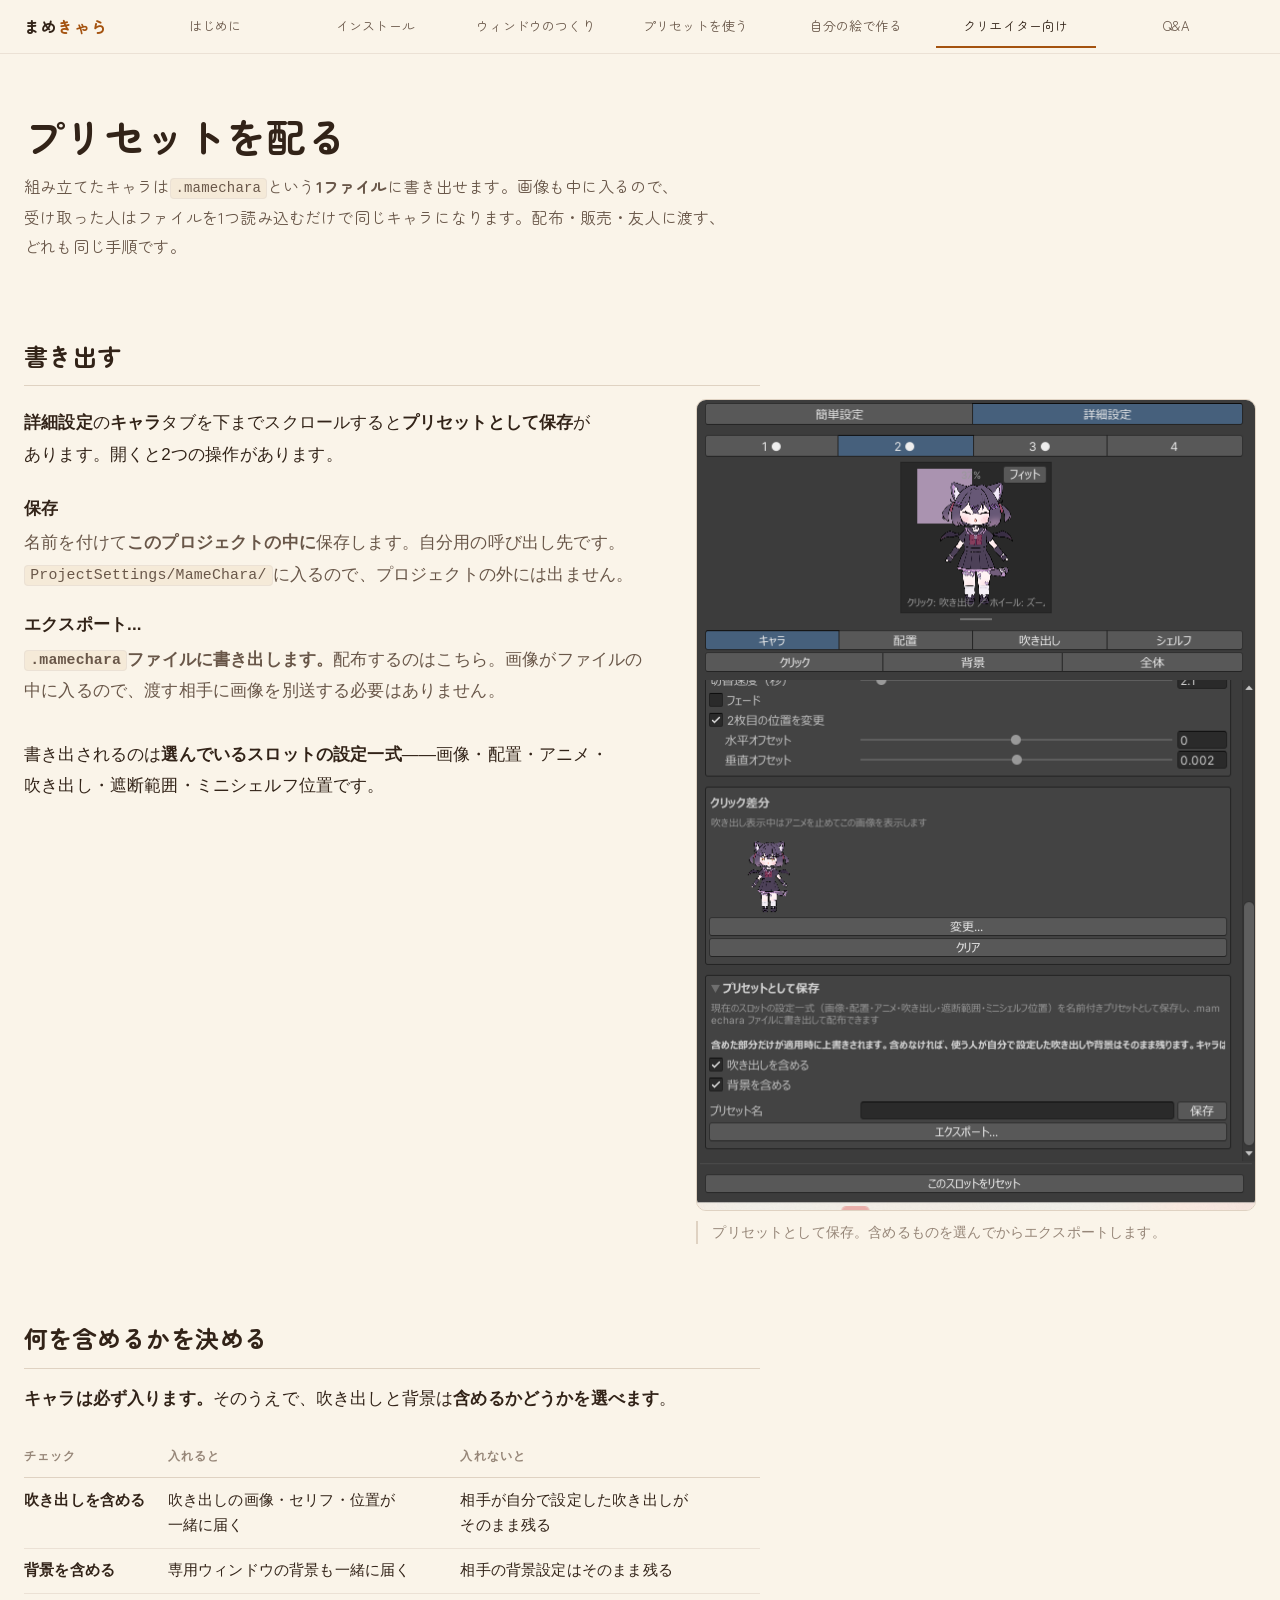
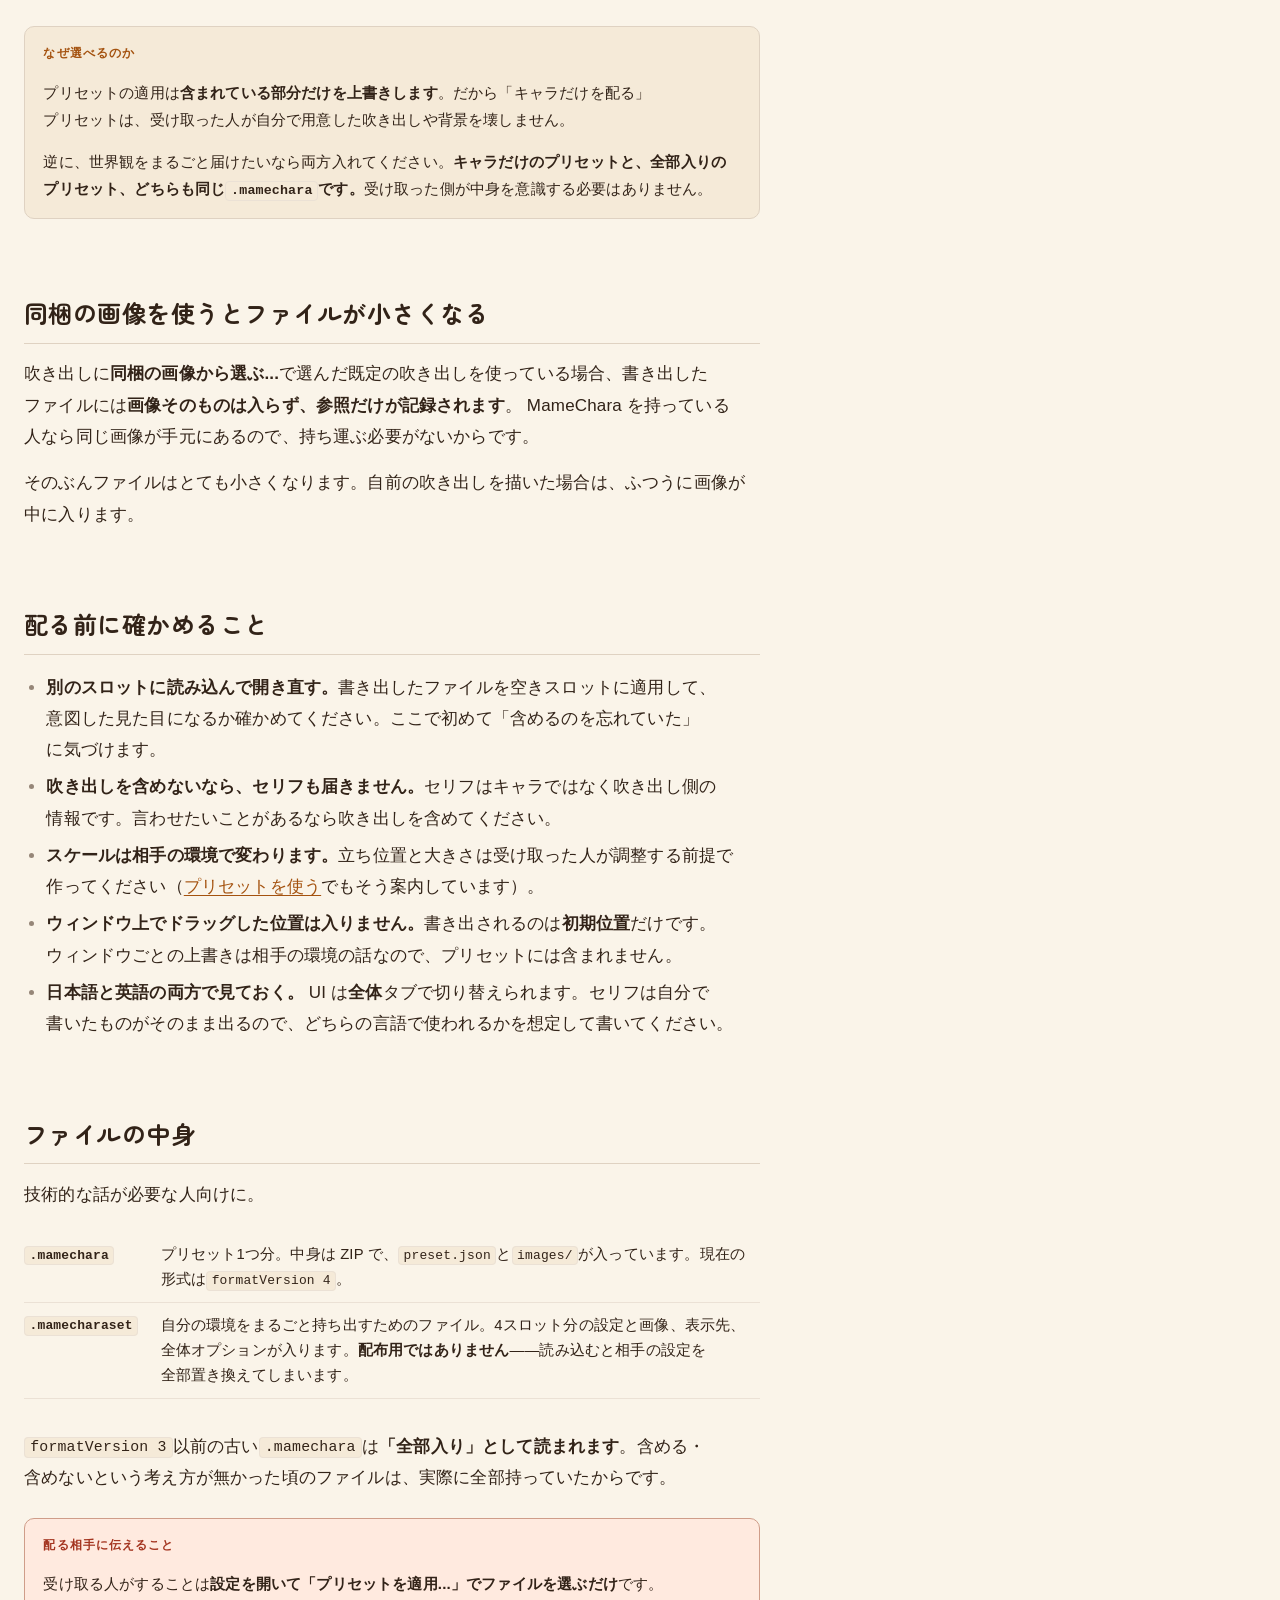
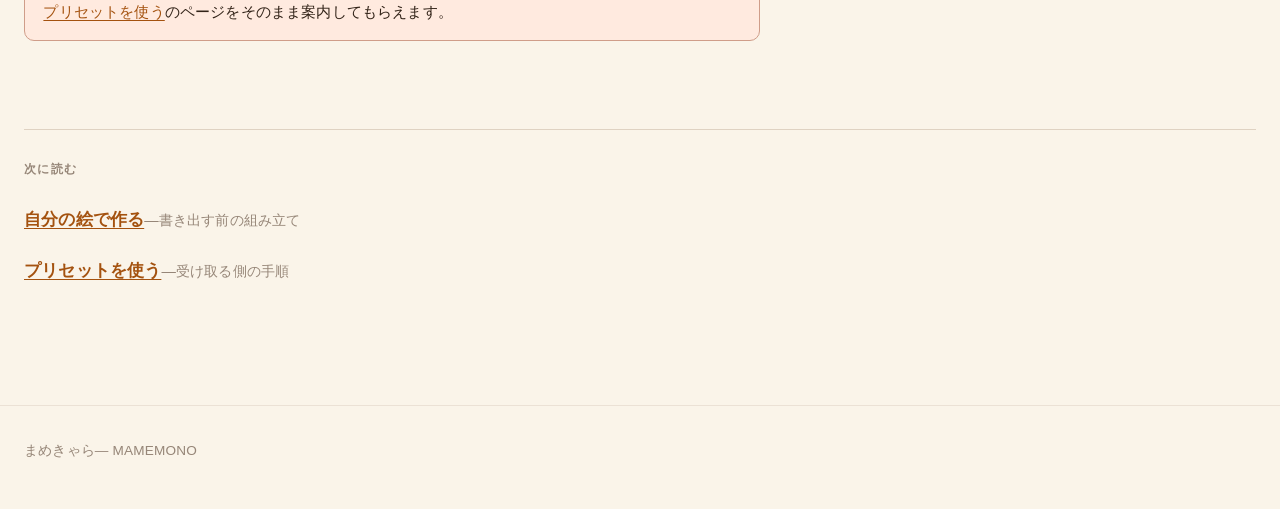
==== distribute.html @ 5e8d21d6 "docs: 段落内のソース改行を詰める（改行位置がブラウザ任せになるように） ソースを読みやすく80桁で折り返していたが、その改行が日本語のあいだでも 半角スペースとして描画されていた。「持てるので、" ====
<!doctype html>
<html lang="ja">
<head>
<meta charset="utf-8">
<meta name="viewport" content="width=device-width, initial-scale=1">
<title>プリセットを配る— MameChara</title>
<meta name="description" content="組み立てたキャラを .mamechara ファイルに書き出して配布する手順。何を含めるか、含めないとどうなるか。">
<link rel="icon" href="data:image/svg+xml,%3Csvg xmlns='http://www.w3.org/2000/svg' viewBox='0 0 32 32'%3E%3Crect width='32' height='32' rx='7' fill='%238c5a2f'/%3E%3Cellipse cx='16' cy='13.5' rx='10' ry='7' fill='%23fff'/%3E%3Cpath d='M11.5 19l0.5 6 5.5-4.5z' fill='%23fff'/%3E%3C/svg%3E">
<link rel="preconnect" href="https://fonts.googleapis.com">
<link rel="preconnect" href="https://fonts.gstatic.com" crossorigin>
<link href="https://fonts.googleapis.com/css2?family=Zen+Maru+Gothic:wght@400;500;700&display=swap" rel="stylesheet">
<link rel="stylesheet" href="assets/style.css">
</head>
<body>

<div class="topbar">
  <div class="topbar-inner">
    <a class="brand" href="index.html">まめ<span>きゃら</span></a>
    <nav>
      <a href="index.html">はじめに</a><a href="install.html">インストール</a><a href="window.html">ウィンドウのつくり</a><a href="use-preset.html">プリセットを使う</a><a href="own-images.html">自分の絵で作る</a><a href="distribute.html" aria-current="page">クリエイター向け</a> <a href="qa.html">Q&amp;A</a>
    </nav>
  </div>
</div>

<main>

<h1>プリセットを配る</h1>

<p class="lede">
組み立てたキャラは<code>.mamechara</code>という<strong>1ファイル</strong>に書き出せます。画像も中に入るので、受け取った人はファイルを1つ読み込むだけで同じキャラになります。配布・販売・友人に渡す、どれも同じ手順です。
</p>

<h2>書き出す</h2>

<div class="split">
  <div class="prose">
    <p>
      <strong>詳細設定</strong>の<strong>キャラ</strong>タブを下までスクロールすると<strong>プリセットとして保存</strong>があります。開くと2つの操作があります。
    </p>
    <dl class="terms">
      <dt>保存</dt>
      <dd>
        名前を付けて<strong>このプロジェクトの中に</strong>保存します。自分用の呼び出し先です。<code>ProjectSettings/MameChara/</code>に入るので、プロジェクトの外には出ません。
      </dd>
      <dt>エクスポート...</dt><dd><strong><code>.mamechara</code>ファイルに書き出します。</strong>配布するのはこちら。画像がファイルの中に入るので、渡す相手に画像を別送する必要はありません。
      </dd>
    </dl>
    <p>
      書き出されるのは<strong>選んでいるスロットの設定一式</strong>——画像・配置・アニメ・吹き出し・遮断範囲・ミニシェルフ位置です。
    </p>
  </div>
  <figure>
    <a href="images/adv-character-preset.png" title="原寸で開く"><img src="images/adv-character-preset.png" alt="キャラタブのプリセットとして保存。吹き出しを含める、背景を含めるのチェックとエクスポートボタン"></a>
    <figcaption>プリセットとして保存。含めるものを選んでからエクスポートします。</figcaption>
  </figure>
</div>

<h2>何を含めるかを決める</h2>

<p>
  <strong>キャラは必ず入ります。</strong>そのうえで、吹き出しと背景は<strong>含めるかどうかを選べます</strong>。
</p>

<table class="full">
  <tr><th>チェック</th><th>入れると</th><th>入れないと</th></tr>
  <tr>
    <td>吹き出しを含める</td>
    <td>吹き出しの画像・セリフ・位置が一緒に届く</td>
    <td>相手が自分で設定した吹き出しがそのまま残る</td>
  </tr>
  <tr>
    <td>背景を含める</td>
    <td>専用ウィンドウの背景も一緒に届く</td>
    <td>相手の背景設定はそのまま残る</td>
  </tr>
</table>

<div class="note">
  <span class="label">なぜ選べるのか</span>
  <p>
    プリセットの適用は<strong>含まれている部分だけを上書きします</strong>。だから「キャラだけを配る」プリセットは、受け取った人が自分で用意した吹き出しや背景を壊しません。
  </p>
  <p>
    逆に、世界観をまるごと届けたいなら両方入れてください。<strong>キャラだけのプリセットと、全部入りのプリセット、どちらも同じ<code>.mamechara</code>です。</strong>受け取った側が中身を意識する必要はありません。
  </p>
</div>

<h2>同梱の画像を使うとファイルが小さくなる</h2>

<p>
  吹き出しに<strong>同梱の画像から選ぶ...</strong>で選んだ既定の吹き出しを使っている場合、書き出したファイルには<strong>画像そのものは入らず、参照だけが記録されます</strong>。 MameChara を持っている人なら同じ画像が手元にあるので、持ち運ぶ必要がないからです。
</p>

<p>
  そのぶんファイルはとても小さくなります。自前の吹き出しを描いた場合は、ふつうに画像が中に入ります。
</p>

<h2>配る前に確かめること</h2>

<ul>
  <li>
    <strong>別のスロットに読み込んで開き直す。</strong>書き出したファイルを空きスロットに適用して、意図した見た目になるか確かめてください。ここで初めて「含めるのを忘れていた」に気づけます。
  </li>
  <li>
    <strong>吹き出しを含めないなら、セリフも届きません。</strong>セリフはキャラではなく吹き出し側の情報です。言わせたいことがあるなら吹き出しを含めてください。
  </li>
  <li>
    <strong>スケールは相手の環境で変わります。</strong>立ち位置と大きさは受け取った人が調整する前提で作ってください（<a href="use-preset.html">プリセットを使う</a>でもそう案内しています）。
  </li>
  <li>
    <strong>ウィンドウ上でドラッグした位置は入りません。</strong>書き出されるのは<strong>初期位置</strong>だけです。ウィンドウごとの上書きは相手の環境の話なので、プリセットには含まれません。
  </li>
  <li>
    <strong>日本語と英語の両方で見ておく。</strong> UI は<strong>全体</strong>タブで切り替えられます。セリフは自分で書いたものがそのまま出るので、どちらの言語で使われるかを想定して書いてください。
  </li>
</ul>

<h2>ファイルの中身</h2>

<p>
  技術的な話が必要な人向けに。
</p>

<table class="full">
  <tr><td><code>.mamechara</code></td><td>
    プリセット1つ分。中身は ZIP で、<code>preset.json</code>と<code>images/</code>が入っています。現在の形式は<code>formatVersion 4</code>。
  </td></tr>
  <tr><td><code>.mamecharaset</code></td><td>
    自分の環境をまるごと持ち出すためのファイル。4スロット分の設定と画像、表示先、全体オプションが入ります。<strong>配布用ではありません</strong>——読み込むと相手の設定を全部置き換えてしまいます。
  </td></tr>
</table>

<p>
  <code>formatVersion 3</code>以前の古い<code>.mamechara</code>は<strong>「全部入り」として読まれます</strong>。含める・含めないという考え方が無かった頃のファイルは、実際に全部持っていたからです。
</p>

<div class="callout">
  <span class="label">配る相手に伝えること</span>
  <p>
    受け取る人がすることは<strong>設定を開いて「プリセットを適用...」でファイルを選ぶだけ</strong>です。<a href="use-preset.html">プリセットを使う</a>のページをそのまま案内してもらえます。
  </p>
</div>

<div class="next">
  <span class="label">次に読む</span>
  <ul>
    <li><a href="own-images.html">自分の絵で作る</a><span class="why">—書き出す前の組み立て</span></li>
    <li><a href="use-preset.html">プリセットを使う</a><span class="why">—受け取る側の手順</span></li>
  </ul>
</div>

</main>

<footer><div class="inner">まめきゃら— MAMEMONO</div></footer>

</body>
</html>
---- assets/style.css ----
/* MameChara docs — 設定画面のスクリーンショットが主役なので、
   紙面は静かにして、画像に枠と余白を与えることに寄せている */

:root {
  color-scheme: light dark;

  --ink:        oklch(27% 0.030 55);
  --ink-soft:   oklch(47% 0.032 58);
  --ink-faint:  oklch(63% 0.028 62);
  --paper:      oklch(96.8% 0.016 80);
  --paper-2:    oklch(94% 0.026 78);
  --line:       oklch(87% 0.026 74);
  --line-soft:  oklch(91.5% 0.020 76);

  --accent:     oklch(53% 0.130 52);
  --accent-2:   oklch(64% 0.145 58);
  --accent-wash: oklch(95% 0.040 72);

  /* 注意書きはアクセントと混ざらないよう赤茶寄りに置く */
  --warn:       oklch(49% 0.150 33);
  --warn-wash:  oklch(96% 0.038 40);

  --shot-mat:   oklch(91.5% 0.022 76);

  --text-base:  1.0625rem;
  --measure:    46rem;
  --shot:       35rem;   /* スクリーンショットの原寸 560px */
  --radius:     10px;

  /* 見出しとキャッチは丸ゴシック。明朝のような固い書体は使わない */
  --display: "Zen Maru Gothic", "Hiragino Maru Gothic ProN", "M PLUS Rounded 1c",
             "Yu Gothic UI", Meiryo, sans-serif;
  --sans: -apple-system, BlinkMacSystemFont, "Hiragino Kaku Gothic ProN",
          "Noto Sans JP", "Yu Gothic UI", Meiryo, sans-serif;
  --mono: "SFMono-Regular", Consolas, "Roboto Mono", monospace;
}

@media (prefers-color-scheme: dark) {
  :root {
    --ink:        oklch(93% 0.016 78);
    --ink-soft:   oklch(76% 0.022 72);
    --ink-faint:  oklch(59% 0.022 66);
    --paper:      oklch(20% 0.018 52);
    --paper-2:    oklch(24% 0.024 56);
    --line:       oklch(34% 0.026 60);
    --line-soft:  oklch(28% 0.021 57);

    --accent:     oklch(81% 0.115 70);
    --accent-2:   oklch(73% 0.130 62);
    --accent-wash: oklch(28% 0.045 58);

    --warn:       oklch(83% 0.105 45);
    --warn-wash:  oklch(29% 0.042 38);

    --shot-mat:   oklch(27% 0.020 57);
  }
}

* { box-sizing: border-box; }

html { -webkit-text-size-adjust: 100%; }

body {
  margin: 0;
  background: var(--paper);
  color: var(--ink);
  font-family: var(--sans);
  font-size: var(--text-base);
  line-height: 1.85;
  letter-spacing: 0.01em;

  /* 日本語を文節で折り返す。「〜できま」で切れて次行が「す。」になるのを防ぐ。
     未対応のブラウザでは通常の折り返しに戻るだけ */
  word-break: auto-phrase;
  line-break: strict;
  text-wrap: pretty;
}

/* ── 上部ナビ ── */

.topbar {
  position: sticky;
  top: 0;
  z-index: 10;
  background: color-mix(in oklab, var(--paper) 88%, transparent);
  backdrop-filter: blur(10px);
  border-bottom: 1px solid var(--line-soft);
}

.topbar-inner {
  max-width: 84rem;
  margin: 0 auto;
  padding: 0.35rem 1.5rem;
  display: flex;
  align-items: center;
  gap: 1.75rem;
}

.brand {
  font-family: var(--display);
  font-weight: 700;
  letter-spacing: 0.04em;
  text-decoration: none;
  color: var(--ink);
  font-size: 1rem;
  flex: none;
}

.brand span { color: var(--accent); }

/* 項目の幅を揃える。文字数がばらばらでも等分に並ぶ */
.topbar nav {
  flex: 1;
  display: grid;
  grid-auto-flow: column;
  grid-auto-columns: 1fr;
  font-family: var(--display);
  font-size: 0.8125rem;
}

.topbar nav a {
  color: var(--ink-soft);
  text-decoration: none;
  text-align: center;
  padding: 0.55rem 0.25rem 0.45rem;
  border-bottom: 2px solid transparent;
  transition: color 140ms ease, border-color 140ms ease;
  white-space: nowrap;
}

.topbar nav a:hover { color: var(--ink); border-bottom-color: var(--line); }
.topbar nav a[aria-current="page"] { color: var(--ink); border-bottom-color: var(--accent); }

@media (max-width: 48rem) {
  .topbar-inner { flex-wrap: wrap; gap: 0.4rem 1.5rem; padding-bottom: 0.2rem; }
  .brand { padding: 0.35rem 0; }
  .topbar nav {
    flex-basis: 100%;
    grid-auto-flow: row;
    grid-template-columns: repeat(4, 1fr);
    gap: 0.1rem;
    font-size: 0.8125rem;
  }
}

/* ── 本文 ── */

main {
  max-width: 84rem;
  margin: 0 auto;
  padding: 3.5rem 1.5rem 6rem;
}

.prose { max-width: var(--measure); }

h1 {
  font-family: var(--display);
  text-wrap: balance;
  font-size: clamp(1.7rem, 1.2rem + 1.9vw, 2.5rem);
  line-height: 1.3;
  letter-spacing: 0.01em;
  margin: 0 0 0.6rem;
  font-weight: 600;
}

.lede {
  font-family: var(--display);
  max-width: var(--measure);
  font-size: 1rem;
  font-weight: 400;
  line-height: 1.85;
  color: var(--ink-soft);
  margin: 0 0 3rem;
}

h2 {
  font-family: var(--display);
  text-wrap: balance;
  font-size: 1.5rem;
  font-weight: 600;
  letter-spacing: 0.02em;
  margin: 4.5rem 0 0.4rem;
  padding-bottom: 0.45rem;
  border-bottom: 1px solid var(--line);
  max-width: var(--measure);
}

h3 {
  font-family: var(--display);
  text-wrap: balance;
  font-size: 1.125rem;
  font-weight: 700;
  margin: 2.75rem 0 0.3rem;
  letter-spacing: 0.02em;
}

h3 .num {
  display: inline-block;
  min-width: 1.6em;
  color: var(--accent);
  font-family: var(--mono);
  font-size: 0.85em;
}

p, ul, ol, table { max-width: var(--measure); }
p { margin: 0.9rem 0; }

a { color: var(--accent); text-decoration-thickness: 1px; text-underline-offset: 3px; }
a:hover { color: var(--accent-2); }

ul, ol { padding-left: 1.4rem; }
li { margin: 0.35rem 0; }
li::marker { color: var(--ink-faint); }

code {
  font-family: var(--mono);
  font-size: 0.875em;
  background: var(--paper-2);
  border: 1px solid var(--line-soft);
  border-radius: 4px;
  padding: 0.1em 0.35em;
}

kbd {
  font-family: var(--sans);
  font-size: 0.85em;
  background: var(--paper-2);
  border: 1px solid var(--line);
  border-bottom-width: 2px;
  border-radius: 5px;
  padding: 0.1em 0.45em;
  white-space: nowrap;
}

strong { font-weight: 700; }

/* ── スクリーンショット ── */

figure {
  margin: 1.6rem 0 2.2rem;
  max-width: var(--shot);
}

figure.wide { max-width: var(--measure); }

figure img {
  display: block;
  width: 100%;
  height: auto;
  border: 1px solid var(--line);
  border-radius: var(--radius);
  background: var(--shot-mat);
}

/* 画像は原寸 560px。縮めると Unity の文字が読めないので、
   クリックで原寸を開けるようにしている */
figure a {
  display: block;
  border-radius: var(--radius);
  cursor: zoom-in;
}

figure a img { transition: border-color 160ms ease, box-shadow 160ms ease; }

figure a:hover img,
figure a:focus-visible img {
  border-color: var(--accent);
  box-shadow: 0 2px 18px -6px color-mix(in oklab, var(--accent) 55%, transparent);
}

figcaption {
  margin-top: 0.6rem;
  font-size: 0.85rem;
  line-height: 1.7;
  color: var(--ink-faint);
  padding-left: 0.9rem;
  border-left: 2px solid var(--line);
}

/* 画像と文章を並べる。狭い画面では縦に落ちる。
   短い側を中央に置くと見出しが図の中ほどまで下がってしまうので、上端で揃える */
.split {
  display: grid;
  grid-template-columns: minmax(24rem, 1fr) minmax(0, var(--shot));
  gap: 3rem;
  align-items: start;
  max-width: 84rem;
}

.split > figure { margin: 0.4rem 0 0; max-width: none; }
.split .prose { max-width: none; }
.split .prose p, .split .prose ul, .split .prose ol, .split .prose table { max-width: none; }

@media (max-width: 68rem) {
  .split { grid-template-columns: minmax(0, 1fr); gap: 0.5rem; }
  .split > figure { max-width: var(--shot); }
}

/* ── 注記 ── */

.note, .callout {
  margin: 1.5rem 0;
  padding: 0.95rem 1.15rem;
  border-radius: var(--radius);
  border: 1px solid var(--line);
  background: var(--paper-2);
  max-width: var(--measure);
  font-size: 0.95rem;
  line-height: 1.8;
}

.note > :first-child, .callout > :first-child { margin-top: 0; }
.note > :last-child, .callout > :last-child { margin-bottom: 0; }

.callout {
  border-color: color-mix(in oklab, var(--warn) 35%, var(--line));
  background: var(--warn-wash);
}

.callout .label, .note .label {
  display: block;
  font-size: 0.775rem;
  font-weight: 700;
  letter-spacing: 0.09em;
  margin-bottom: 0.2rem;
  color: var(--warn);
}

.note .label { color: var(--accent); }

/* ── 入口カード ── */

.paths {
  display: grid;
  grid-template-columns: repeat(auto-fit, minmax(15.5rem, 1fr));
  gap: 1.25rem;
  max-width: 84rem;
  margin: 1.75rem 0 1rem;
}

.path {
  display: block;
  padding: 1.3rem 1.35rem 1.45rem;
  border: 1px solid var(--line);
  border-radius: var(--radius);
  background: var(--paper-2);
  text-decoration: none;
  color: inherit;
  transition: border-color 160ms ease, transform 160ms ease, background 160ms ease;
}

.path:hover {
  border-color: var(--accent);
  background: var(--accent-wash);
  transform: translateY(-2px);
}

.path .who {
  display: block;
  font-size: 0.75rem;
  letter-spacing: 0.11em;
  color: var(--accent);
  font-weight: 700;
  margin-bottom: 0.5rem;
}

.path .title {
  display: block;
  font-family: var(--display);
  font-size: 1.2rem;
  font-weight: 600;
  line-height: 1.5;
  margin-bottom: 0.4rem;
}

.path p { margin: 0; font-size: 0.9rem; line-height: 1.75; color: var(--ink-soft); }

/* ── 表 ── */

table {
  width: 100%;
  border-collapse: collapse;
  font-size: 0.925rem;
  margin: 1.4rem 0 2rem;
  display: block;
  overflow-x: auto;
}

table.full { max-width: var(--measure); }

th, td {
  text-align: left;
  vertical-align: top;
  padding: 0.6rem 0.9rem 0.6rem 0;
  border-bottom: 1px solid var(--line-soft);
  line-height: 1.7;
}

th {
  font-size: 0.775rem;
  letter-spacing: 0.09em;
  color: var(--ink-faint);
  font-weight: 700;
  border-bottom-color: var(--line);
  white-space: nowrap;
}

td:first-child { white-space: nowrap; padding-right: 1.4rem; font-weight: 600; }

/* ── 手順 ── */

.steps { counter-reset: step; list-style: none; padding-left: 0; max-width: 84rem; }

.steps > li {
  counter-increment: step;
  position: relative;
  padding-left: 3rem;
  margin: 0 0 3rem;
}

.steps > li::before {
  content: counter(step);
  position: absolute;
  left: 0;
  top: 0.15rem;
  width: 2rem;
  height: 2rem;
  display: grid;
  place-items: center;
  border-radius: 50%;
  border: 1px solid var(--accent);
  color: var(--accent);
  font-family: var(--mono);
  font-size: 0.85rem;
  line-height: 1;
}

.steps > li > h3:first-child { margin-top: 0.1rem; }

/* 手順の中では見出しを番号の高さに合わせる。中央寄せにすると番号だけが
   ぽつんと上に残って、どの見出しの番号なのか分からなくなる */
.steps .split { align-items: start; }

/* ── 用語の定義リスト ── */

dl.terms { max-width: var(--measure); margin: 1.4rem 0 2rem; }
dl.terms dt { font-weight: 700; margin-top: 1.2rem; }
dl.terms dd { margin: 0.2rem 0 0; color: var(--ink-soft); }

/* ── 次に読む ── */

.next {
  margin-top: 5.5rem;
  padding-top: 1.75rem;
  border-top: 1px solid var(--line);
  max-width: 84rem;
}

.next .label {
  display: block;
  font-size: 0.775rem;
  letter-spacing: 0.11em;
  color: var(--ink-faint);
  font-weight: 700;
  margin-bottom: 0.9rem;
}

.next ul { list-style: none; padding: 0; max-width: none; display: grid; gap: 0.5rem; }
.next a { font-weight: 600; }
.next .why { color: var(--ink-faint); font-weight: 400; font-size: 0.9rem; }

footer {
  border-top: 1px solid var(--line-soft);
  padding: 2rem 1.5rem 3rem;
  color: var(--ink-faint);
  font-size: 0.85rem;
}

footer .inner { max-width: 84rem; margin: 0 auto; }

/* ── 目次（リファレンス用） ── */

.toc {
  max-width: var(--measure);
  margin: 0 0 3rem;
  padding: 1.1rem 1.3rem;
  border: 1px solid var(--line);
  border-radius: var(--radius);
  background: var(--paper-2);
}

.toc .label {
  display: block;
  font-size: 0.775rem;
  letter-spacing: 0.11em;
  color: var(--ink-faint);
  font-weight: 700;
  margin-bottom: 0.5rem;
}

.toc ul { margin: 0; padding-left: 1.1rem; columns: 2; column-gap: 2rem; font-size: 0.925rem; }

@media (max-width: 34rem) {
  .toc ul { columns: 1; }
  main { padding-top: 2.5rem; }
}

/* ── よくある症状 ── */

.faq { max-width: var(--measure); }

.faq details {
  border: 1px solid var(--line);
  border-radius: var(--radius);
  margin: 0.6rem 0;
  background: var(--paper-2);
  overflow: hidden;
}

.faq summary {
  font-family: var(--display);
  cursor: pointer;
  padding: 0.85rem 1.15rem;
  font-weight: 600;
  list-style: none;
  display: flex;
  gap: 0.7rem;
  align-items: baseline;
  transition: background 140ms ease;
}

.faq summary::-webkit-details-marker { display: none; }
.faq summary:hover { background: var(--accent-wash); }

.faq summary::before {
  content: "＋";
  color: var(--accent);
  font-size: 0.85em;
  flex: none;
}

.faq details[open] summary::before { content: "－"; }
.faq details[open] summary { border-bottom: 1px solid var(--line-soft); }

.faq .body { padding: 0.3rem 1.15rem 1rem; font-size: 0.95rem; }
.faq .body > :first-child { margin-top: 0.7rem; }
.faq .body > :last-child { margin-bottom: 0; }
.faq .body p, .faq .body ul, .faq .body ol { max-width: none; }
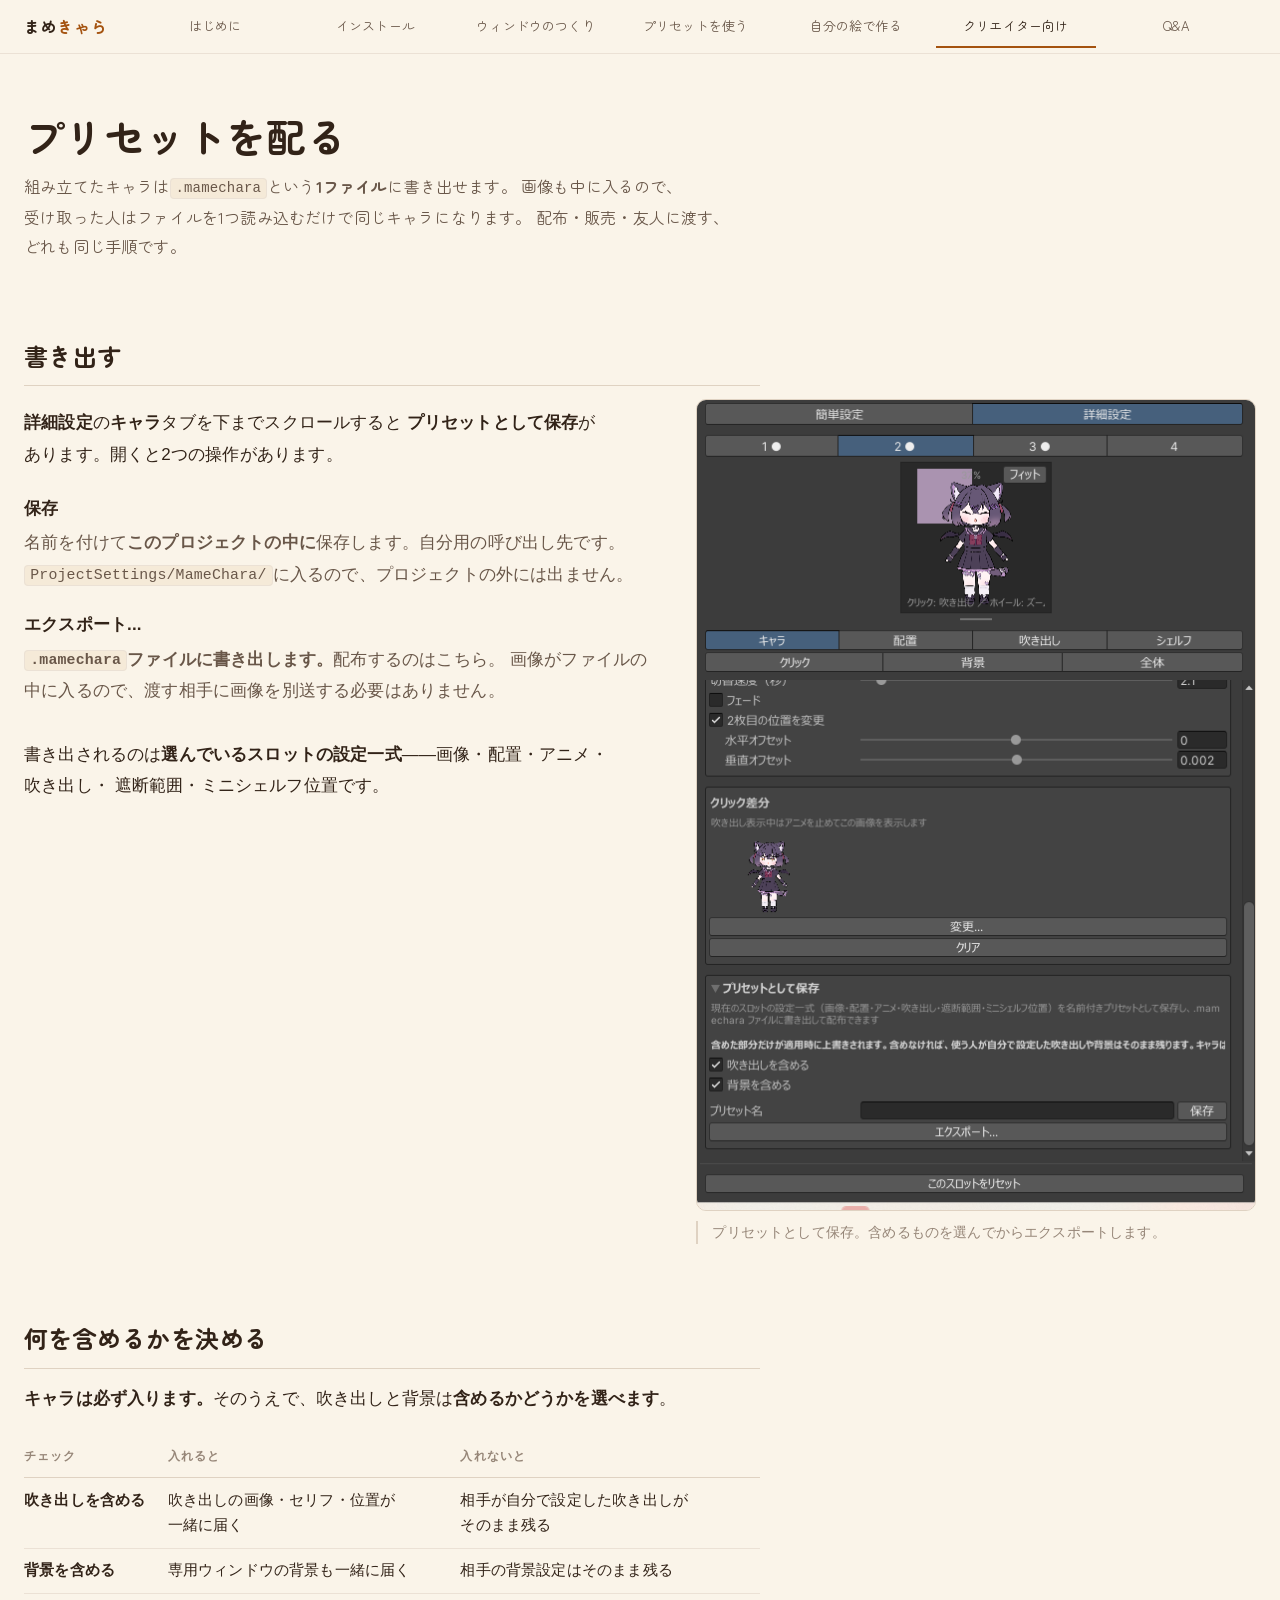
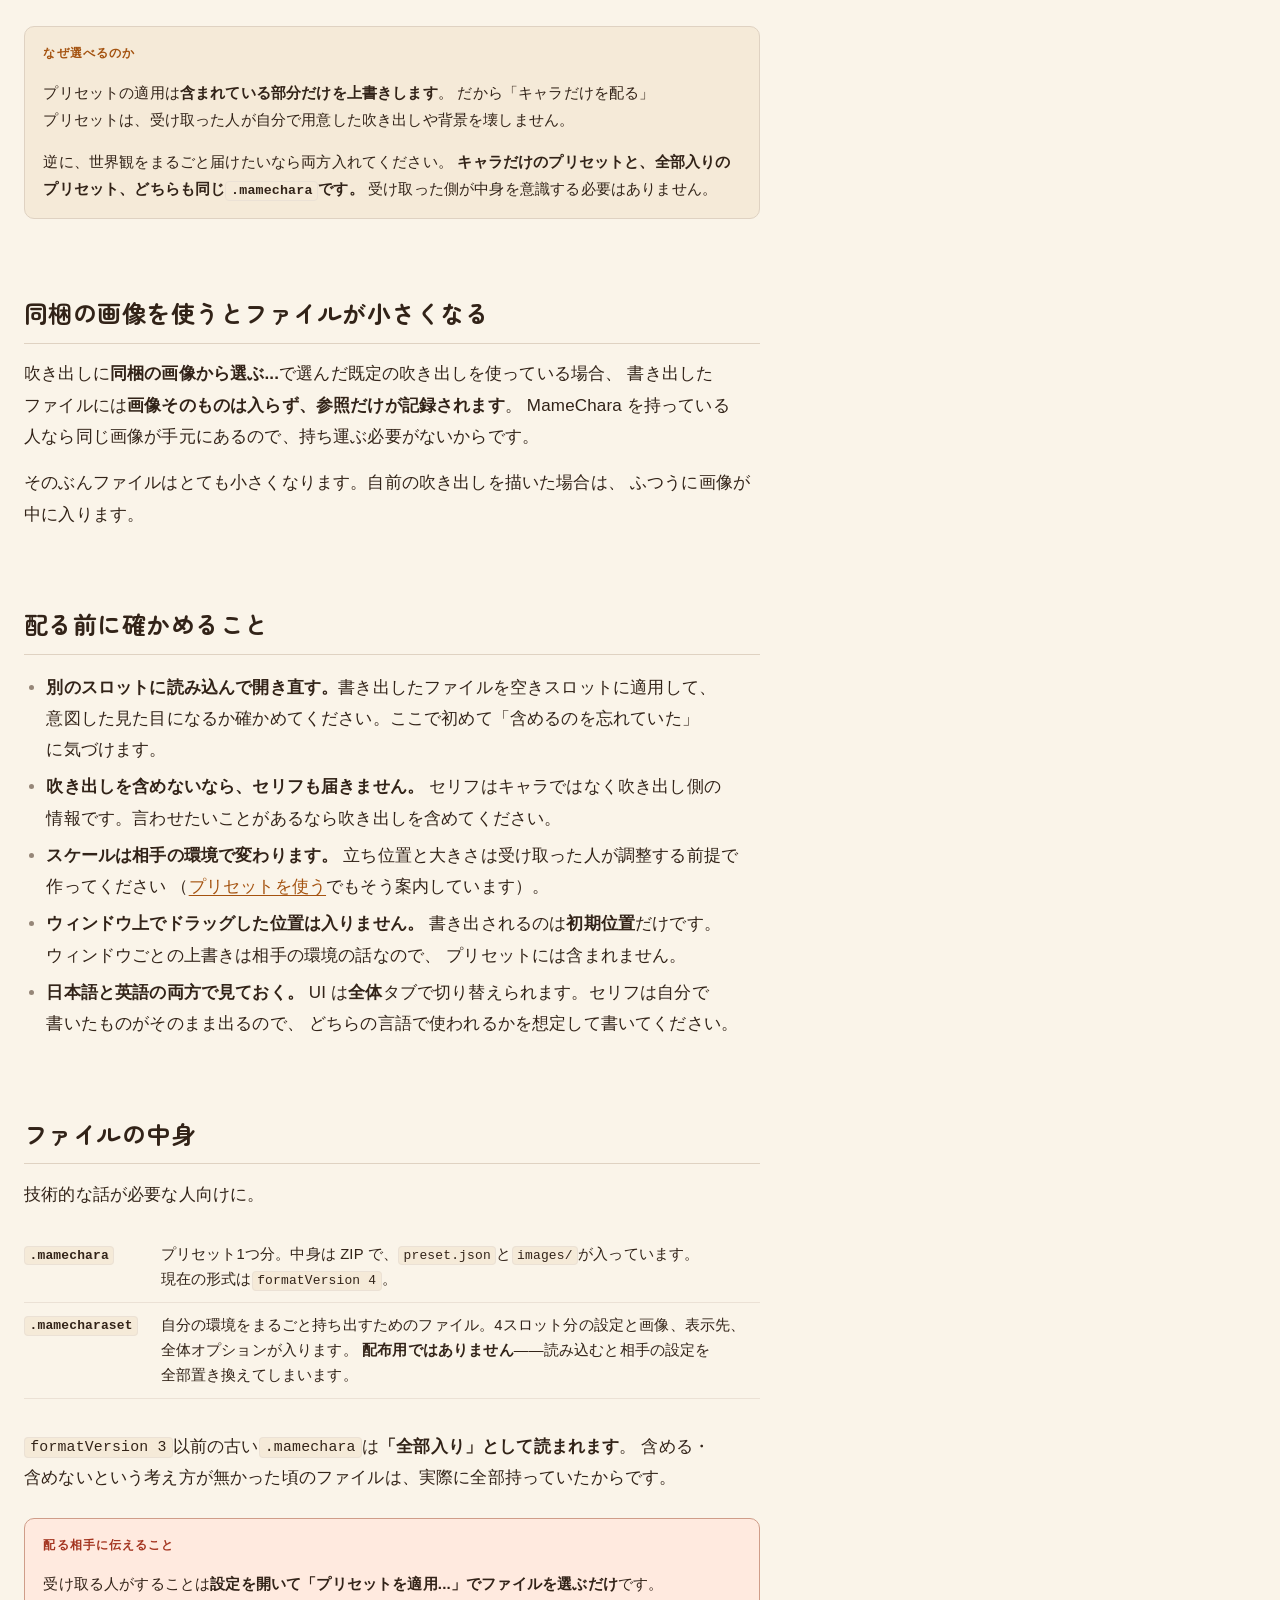
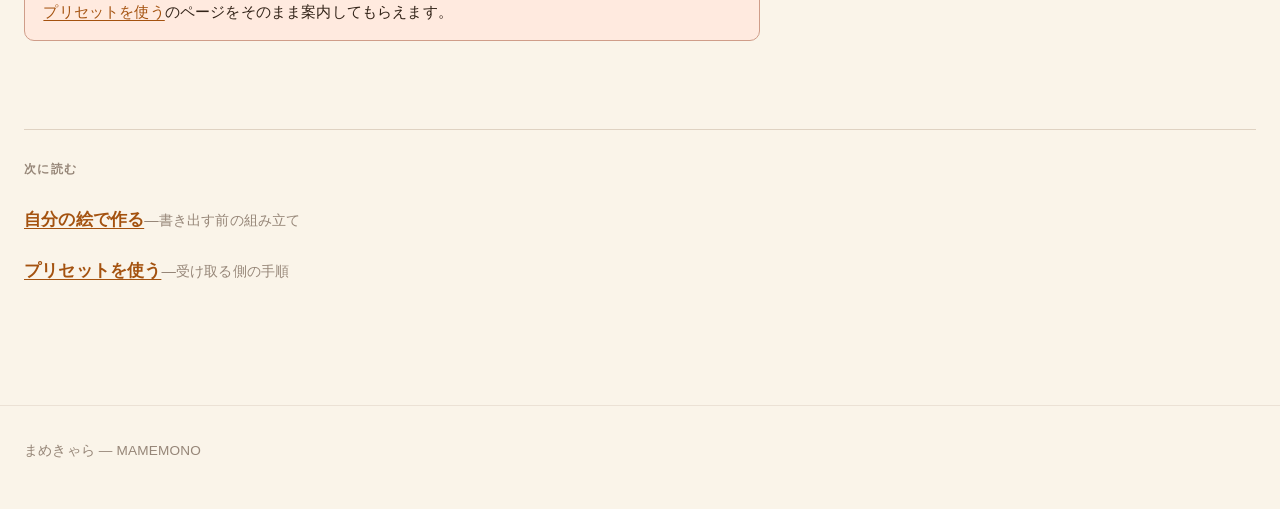
==== commit d6a274fa: "Revert "docs: 段落内のソース改行を詰める（改行位置がブラウザ任せになるように）" This reverts commit 5e8d21d65de7e6ad3f49c8653433e8f3" ====
--- a/distribute.html
+++ b/distribute.html
@@ -3,7 +3,7 @@
 <head>
 <meta charset="utf-8">
 <meta name="viewport" content="width=device-width, initial-scale=1">
-<title>プリセットを配る— MameChara</title>
+<title>プリセットを配る — MameChara</title>
 <meta name="description" content="組み立てたキャラを .mamechara ファイルに書き出して配布する手順。何を含めるか、含めないとどうなるか。">
 <link rel="icon" href="data:image/svg+xml,%3Csvg xmlns='http://www.w3.org/2000/svg' viewBox='0 0 32 32'%3E%3Crect width='32' height='32' rx='7' fill='%238c5a2f'/%3E%3Cellipse cx='16' cy='13.5' rx='10' ry='7' fill='%23fff'/%3E%3Cpath d='M11.5 19l0.5 6 5.5-4.5z' fill='%23fff'/%3E%3C/svg%3E">
 <link rel="preconnect" href="https://fonts.googleapis.com">
@@ -17,7 +17,13 @@
   <div class="topbar-inner">
     <a class="brand" href="index.html">まめ<span>きゃら</span></a>
     <nav>
-      <a href="index.html">はじめに</a><a href="install.html">インストール</a><a href="window.html">ウィンドウのつくり</a><a href="use-preset.html">プリセットを使う</a><a href="own-images.html">自分の絵で作る</a><a href="distribute.html" aria-current="page">クリエイター向け</a> <a href="qa.html">Q&amp;A</a>
+      <a href="index.html">はじめに</a>
+      <a href="install.html">インストール</a>
+      <a href="window.html">ウィンドウのつくり</a>
+      <a href="use-preset.html">プリセットを使う</a>
+      <a href="own-images.html">自分の絵で作る</a>
+      <a href="distribute.html" aria-current="page">クリエイター向け</a>
+      <a href="qa.html">Q&amp;A</a>
     </nav>
   </div>
 </div>
@@ -27,7 +33,9 @@
 <h1>プリセットを配る</h1>
 
 <p class="lede">
-組み立てたキャラは<code>.mamechara</code>という<strong>1ファイル</strong>に書き出せます。画像も中に入るので、受け取った人はファイルを1つ読み込むだけで同じキャラになります。配布・販売・友人に渡す、どれも同じ手順です。
+組み立てたキャラは<code>.mamechara</code>という<strong>1ファイル</strong>に書き出せます。
+画像も中に入るので、受け取った人はファイルを1つ読み込むだけで同じキャラになります。
+配布・販売・友人に渡す、どれも同じ手順です。
 </p>
 
 <h2>書き出す</h2>
@@ -35,18 +43,22 @@
 <div class="split">
   <div class="prose">
     <p>
-      <strong>詳細設定</strong>の<strong>キャラ</strong>タブを下までスクロールすると<strong>プリセットとして保存</strong>があります。開くと2つの操作があります。
+      <strong>詳細設定</strong>の<strong>キャラ</strong>タブを下までスクロールすると
+      <strong>プリセットとして保存</strong>があります。開くと2つの操作があります。
     </p>
     <dl class="terms">
       <dt>保存</dt>
       <dd>
-        名前を付けて<strong>このプロジェクトの中に</strong>保存します。自分用の呼び出し先です。<code>ProjectSettings/MameChara/</code>に入るので、プロジェクトの外には出ません。
+        名前を付けて<strong>このプロジェクトの中に</strong>保存します。自分用の呼び出し先です。
+        <code>ProjectSettings/MameChara/</code>に入るので、プロジェクトの外には出ません。
       </dd>
-      <dt>エクスポート...</dt><dd><strong><code>.mamechara</code>ファイルに書き出します。</strong>配布するのはこちら。画像がファイルの中に入るので、渡す相手に画像を別送する必要はありません。
+      <dt>エクスポート...</dt><dd><strong><code>.mamechara</code>ファイルに書き出します。</strong>配布するのはこちら。
+        画像がファイルの中に入るので、渡す相手に画像を別送する必要はありません。
       </dd>
     </dl>
     <p>
-      書き出されるのは<strong>選んでいるスロットの設定一式</strong>——画像・配置・アニメ・吹き出し・遮断範囲・ミニシェルフ位置です。
+      書き出されるのは<strong>選んでいるスロットの設定一式</strong>——画像・配置・アニメ・吹き出し・
+      遮断範囲・ミニシェルフ位置です。
     </p>
   </div>
   <figure>
@@ -78,40 +90,54 @@
 <div class="note">
   <span class="label">なぜ選べるのか</span>
   <p>
-    プリセットの適用は<strong>含まれている部分だけを上書きします</strong>。だから「キャラだけを配る」プリセットは、受け取った人が自分で用意した吹き出しや背景を壊しません。
+    プリセットの適用は<strong>含まれている部分だけを上書きします</strong>。
+    だから「キャラだけを配る」プリセットは、受け取った人が自分で用意した吹き出しや背景を壊しません。
   </p>
   <p>
-    逆に、世界観をまるごと届けたいなら両方入れてください。<strong>キャラだけのプリセットと、全部入りのプリセット、どちらも同じ<code>.mamechara</code>です。</strong>受け取った側が中身を意識する必要はありません。
+    逆に、世界観をまるごと届けたいなら両方入れてください。
+    <strong>キャラだけのプリセットと、全部入りのプリセット、どちらも同じ<code>.mamechara</code>です。</strong>
+    受け取った側が中身を意識する必要はありません。
   </p>
 </div>
 
 <h2>同梱の画像を使うとファイルが小さくなる</h2>
 
 <p>
-  吹き出しに<strong>同梱の画像から選ぶ...</strong>で選んだ既定の吹き出しを使っている場合、書き出したファイルには<strong>画像そのものは入らず、参照だけが記録されます</strong>。 MameChara を持っている人なら同じ画像が手元にあるので、持ち運ぶ必要がないからです。
+  吹き出しに<strong>同梱の画像から選ぶ...</strong>で選んだ既定の吹き出しを使っている場合、
+  書き出したファイルには<strong>画像そのものは入らず、参照だけが記録されます</strong>。
+  MameChara を持っている人なら同じ画像が手元にあるので、持ち運ぶ必要がないからです。
 </p>
 
 <p>
-  そのぶんファイルはとても小さくなります。自前の吹き出しを描いた場合は、ふつうに画像が中に入ります。
+  そのぶんファイルはとても小さくなります。自前の吹き出しを描いた場合は、
+  ふつうに画像が中に入ります。
 </p>
 
 <h2>配る前に確かめること</h2>
 
 <ul>
   <li>
-    <strong>別のスロットに読み込んで開き直す。</strong>書き出したファイルを空きスロットに適用して、意図した見た目になるか確かめてください。ここで初めて「含めるのを忘れていた」に気づけます。
+    <strong>別のスロットに読み込んで開き直す。</strong>書き出したファイルを空きスロットに適用して、
+    意図した見た目になるか確かめてください。ここで初めて「含めるのを忘れていた」に気づけます。
   </li>
   <li>
-    <strong>吹き出しを含めないなら、セリフも届きません。</strong>セリフはキャラではなく吹き出し側の情報です。言わせたいことがあるなら吹き出しを含めてください。
+    <strong>吹き出しを含めないなら、セリフも届きません。</strong>
+    セリフはキャラではなく吹き出し側の情報です。言わせたいことがあるなら吹き出しを含めてください。
   </li>
   <li>
-    <strong>スケールは相手の環境で変わります。</strong>立ち位置と大きさは受け取った人が調整する前提で作ってください（<a href="use-preset.html">プリセットを使う</a>でもそう案内しています）。
+    <strong>スケールは相手の環境で変わります。</strong>
+    立ち位置と大きさは受け取った人が調整する前提で作ってください
+    （<a href="use-preset.html">プリセットを使う</a>でもそう案内しています）。
   </li>
   <li>
-    <strong>ウィンドウ上でドラッグした位置は入りません。</strong>書き出されるのは<strong>初期位置</strong>だけです。ウィンドウごとの上書きは相手の環境の話なので、プリセットには含まれません。
+    <strong>ウィンドウ上でドラッグした位置は入りません。</strong>
+    書き出されるのは<strong>初期位置</strong>だけです。ウィンドウごとの上書きは相手の環境の話なので、
+    プリセットには含まれません。
   </li>
   <li>
-    <strong>日本語と英語の両方で見ておく。</strong> UI は<strong>全体</strong>タブで切り替えられます。セリフは自分で書いたものがそのまま出るので、どちらの言語で使われるかを想定して書いてください。
+    <strong>日本語と英語の両方で見ておく。</strong>
+    UI は<strong>全体</strong>タブで切り替えられます。セリフは自分で書いたものがそのまま出るので、
+    どちらの言語で使われるかを想定して書いてください。
   </li>
 </ul>
 
@@ -123,21 +149,25 @@
 
 <table class="full">
   <tr><td><code>.mamechara</code></td><td>
-    プリセット1つ分。中身は ZIP で、<code>preset.json</code>と<code>images/</code>が入っています。現在の形式は<code>formatVersion 4</code>。
+    プリセット1つ分。中身は ZIP で、<code>preset.json</code>と<code>images/</code>が入っています。
+    現在の形式は<code>formatVersion 4</code>。
   </td></tr>
   <tr><td><code>.mamecharaset</code></td><td>
-    自分の環境をまるごと持ち出すためのファイル。4スロット分の設定と画像、表示先、全体オプションが入ります。<strong>配布用ではありません</strong>——読み込むと相手の設定を全部置き換えてしまいます。
+    自分の環境をまるごと持ち出すためのファイル。4スロット分の設定と画像、表示先、全体オプションが入ります。
+    <strong>配布用ではありません</strong>——読み込むと相手の設定を全部置き換えてしまいます。
   </td></tr>
 </table>
 
 <p>
-  <code>formatVersion 3</code>以前の古い<code>.mamechara</code>は<strong>「全部入り」として読まれます</strong>。含める・含めないという考え方が無かった頃のファイルは、実際に全部持っていたからです。
+  <code>formatVersion 3</code>以前の古い<code>.mamechara</code>は<strong>「全部入り」として読まれます</strong>。
+  含める・含めないという考え方が無かった頃のファイルは、実際に全部持っていたからです。
 </p>
 
 <div class="callout">
   <span class="label">配る相手に伝えること</span>
   <p>
-    受け取る人がすることは<strong>設定を開いて「プリセットを適用...」でファイルを選ぶだけ</strong>です。<a href="use-preset.html">プリセットを使う</a>のページをそのまま案内してもらえます。
+    受け取る人がすることは<strong>設定を開いて「プリセットを適用...」でファイルを選ぶだけ</strong>です。
+    <a href="use-preset.html">プリセットを使う</a>のページをそのまま案内してもらえます。
   </p>
 </div>
 
@@ -151,7 +181,7 @@
 
 </main>
 
-<footer><div class="inner">まめきゃら— MAMEMONO</div></footer>
+<footer><div class="inner">まめきゃら — MAMEMONO</div></footer>
 
 </body>
 </html>
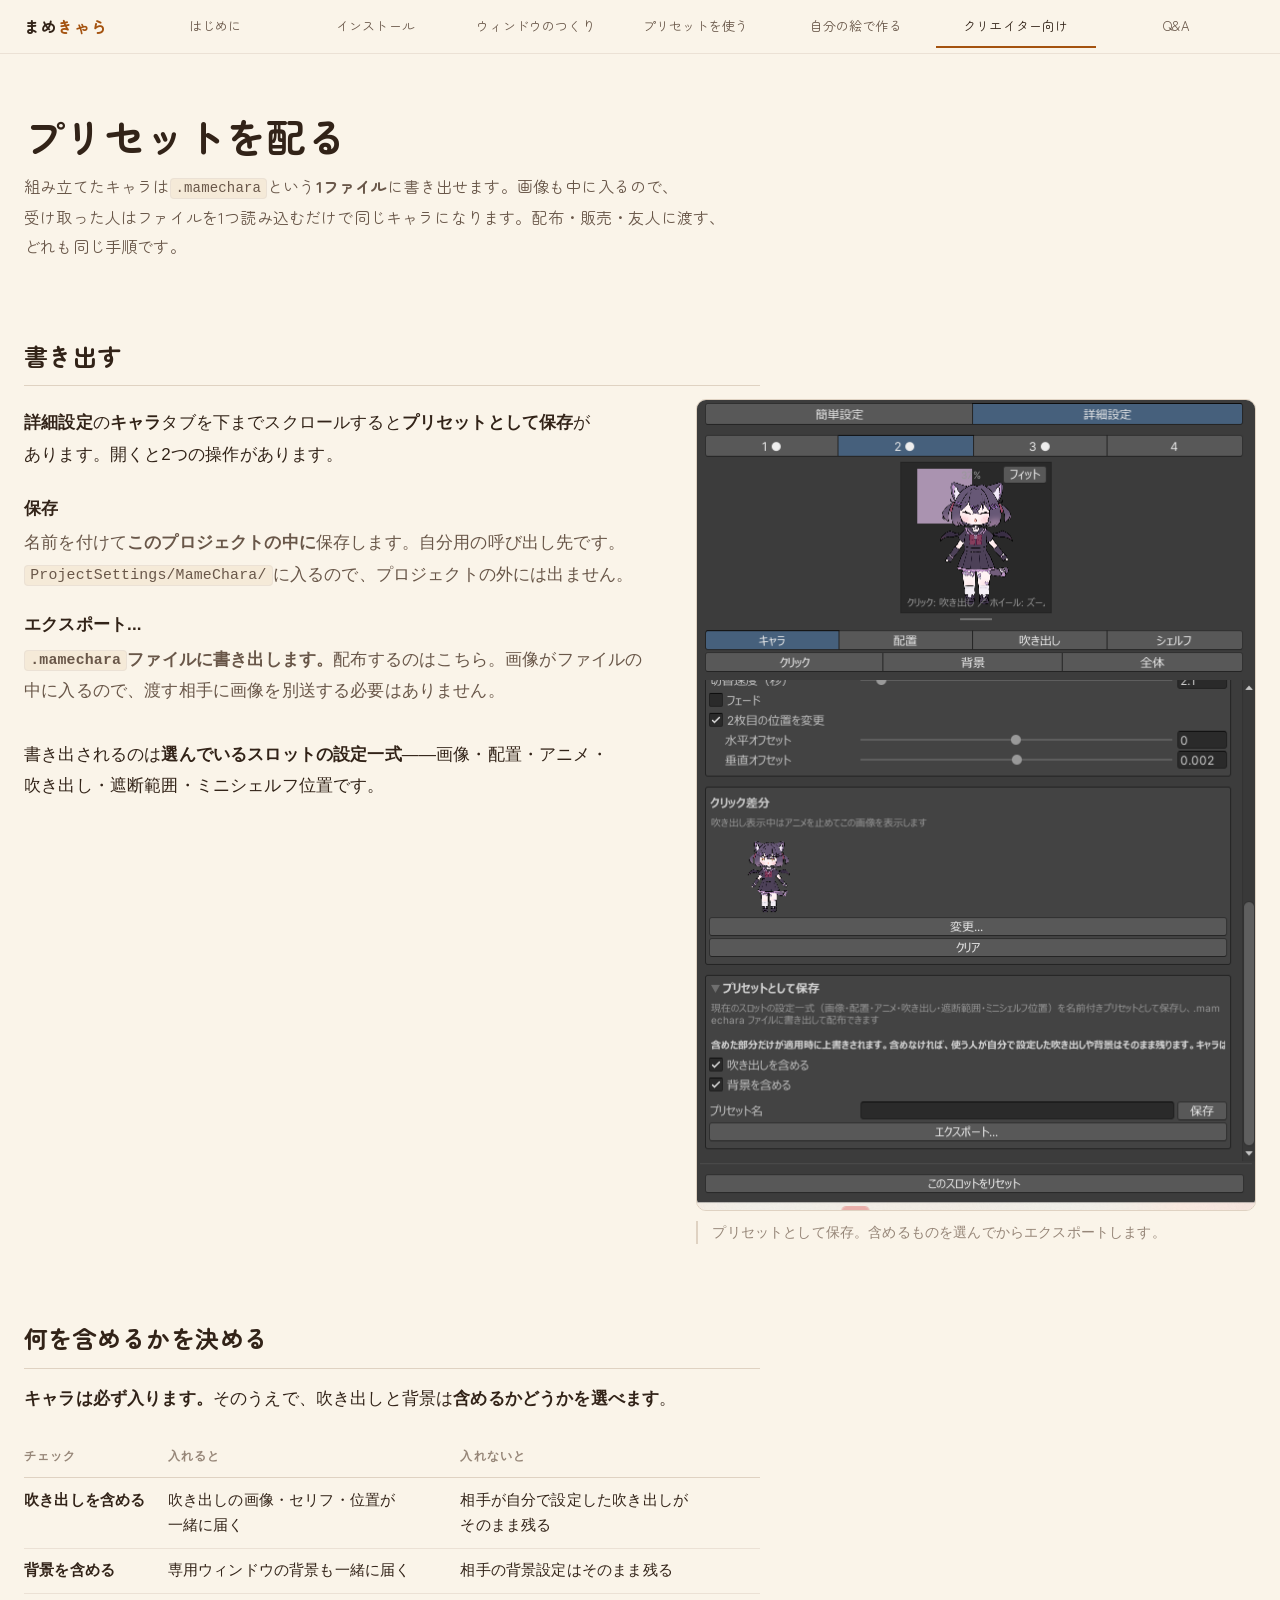
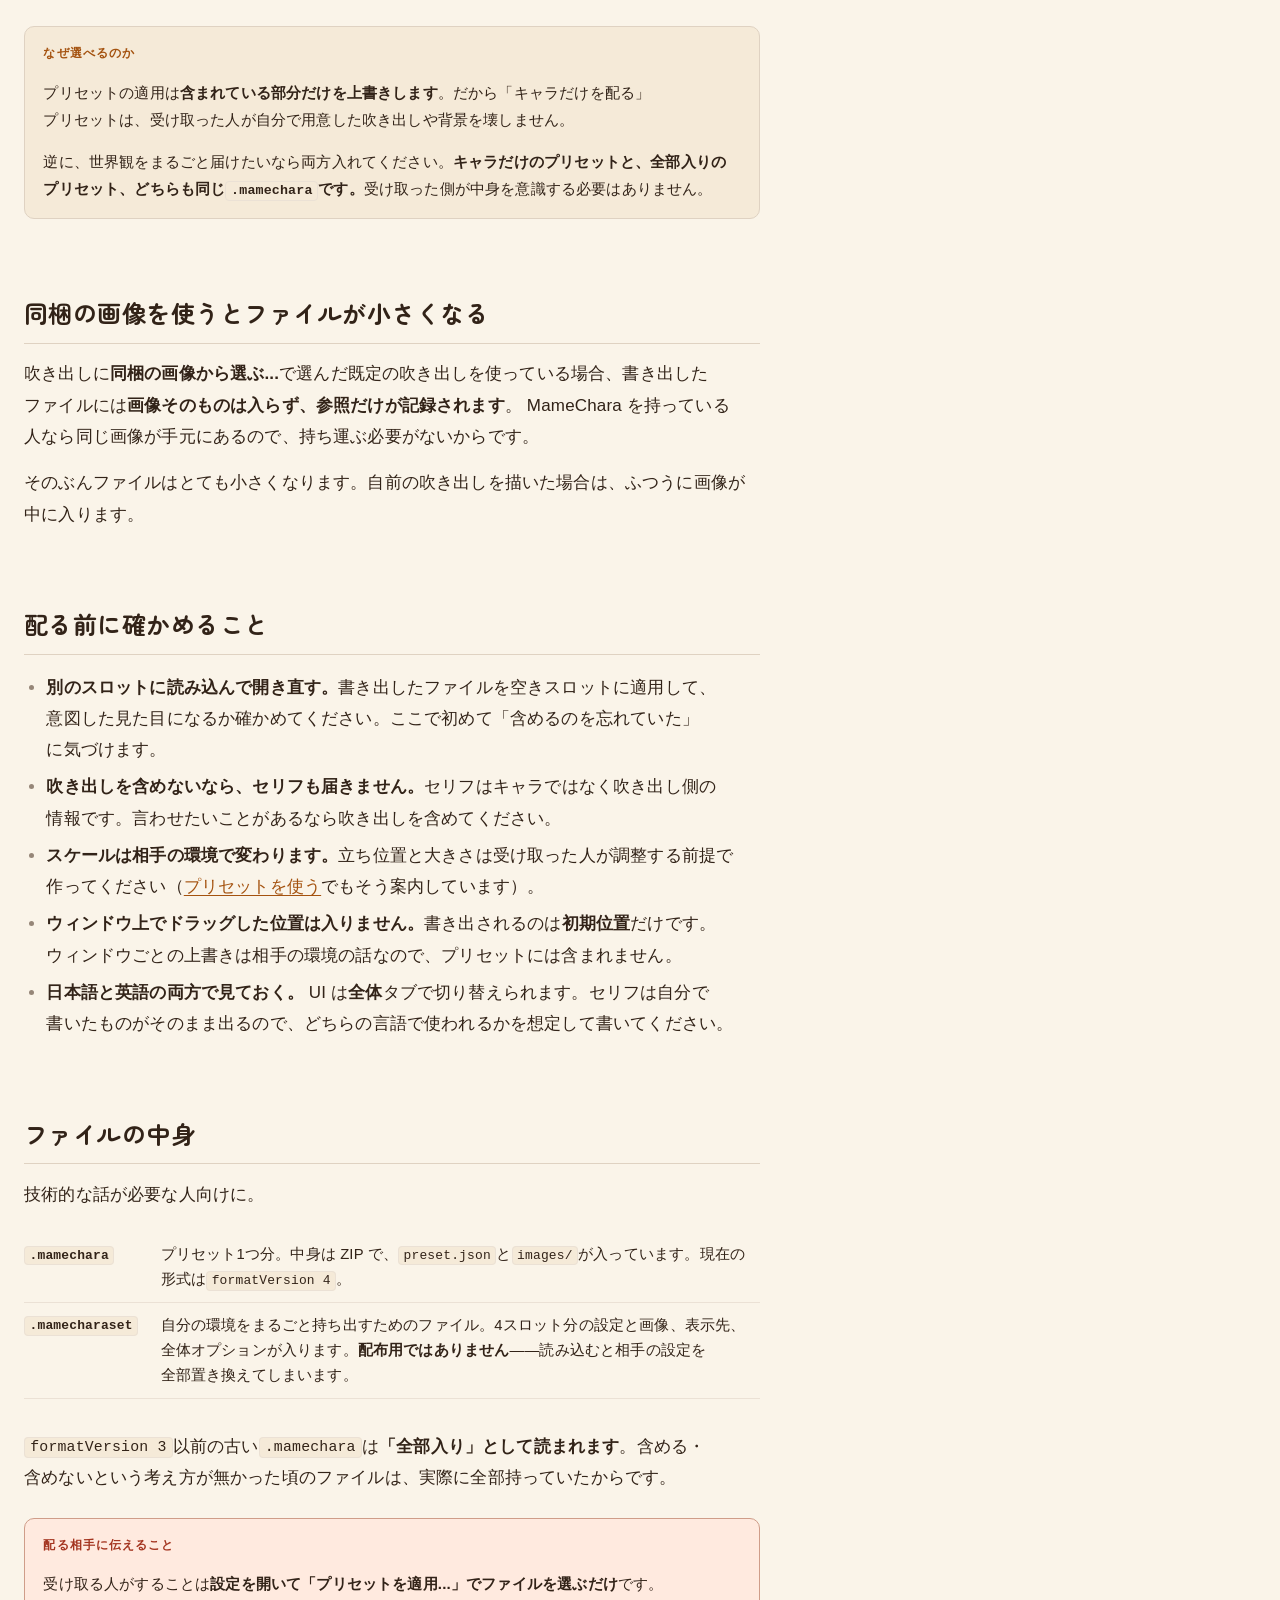
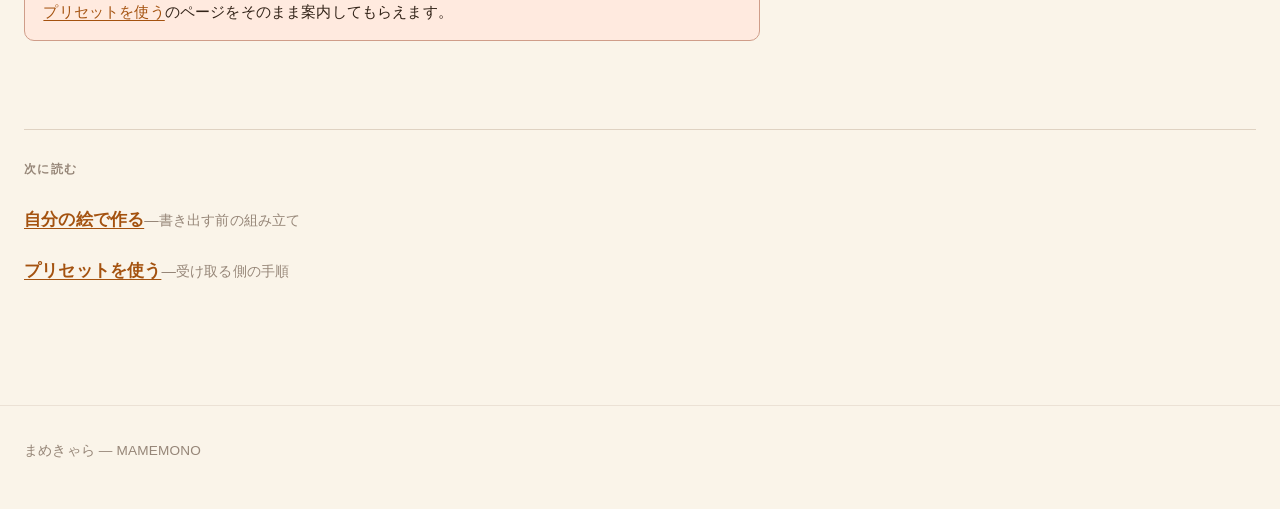
==== commit b2a3b0c1: "docs: 段落内のソース改行を詰める（全角同士のあいだだけ） ソースを80桁で折り返していた改行が、日本語のあいだでも半角スペースとして 描画されていた。「持てるので、␣空いているスロットを」のよう" ====
--- a/distribute.html
+++ b/distribute.html
@@ -17,13 +17,7 @@
   <div class="topbar-inner">
     <a class="brand" href="index.html">まめ<span>きゃら</span></a>
     <nav>
-      <a href="index.html">はじめに</a>
-      <a href="install.html">インストール</a>
-      <a href="window.html">ウィンドウのつくり</a>
-      <a href="use-preset.html">プリセットを使う</a>
-      <a href="own-images.html">自分の絵で作る</a>
-      <a href="distribute.html" aria-current="page">クリエイター向け</a>
-      <a href="qa.html">Q&amp;A</a>
+      <a href="index.html">はじめに</a><a href="install.html">インストール</a><a href="window.html">ウィンドウのつくり</a><a href="use-preset.html">プリセットを使う</a><a href="own-images.html">自分の絵で作る</a><a href="distribute.html" aria-current="page">クリエイター向け</a> <a href="qa.html">Q&amp;A</a>
     </nav>
   </div>
 </div>
@@ -33,9 +27,7 @@
 <h1>プリセットを配る</h1>
 
 <p class="lede">
-組み立てたキャラは<code>.mamechara</code>という<strong>1ファイル</strong>に書き出せます。
-画像も中に入るので、受け取った人はファイルを1つ読み込むだけで同じキャラになります。
-配布・販売・友人に渡す、どれも同じ手順です。
+組み立てたキャラは<code>.mamechara</code>という<strong>1ファイル</strong>に書き出せます。画像も中に入るので、受け取った人はファイルを1つ読み込むだけで同じキャラになります。配布・販売・友人に渡す、どれも同じ手順です。
 </p>
 
 <h2>書き出す</h2>
@@ -43,22 +35,18 @@
 <div class="split">
   <div class="prose">
     <p>
-      <strong>詳細設定</strong>の<strong>キャラ</strong>タブを下までスクロールすると
-      <strong>プリセットとして保存</strong>があります。開くと2つの操作があります。
+      <strong>詳細設定</strong>の<strong>キャラ</strong>タブを下までスクロールすると<strong>プリセットとして保存</strong>があります。開くと2つの操作があります。
     </p>
     <dl class="terms">
       <dt>保存</dt>
       <dd>
-        名前を付けて<strong>このプロジェクトの中に</strong>保存します。自分用の呼び出し先です。
-        <code>ProjectSettings/MameChara/</code>に入るので、プロジェクトの外には出ません。
+        名前を付けて<strong>このプロジェクトの中に</strong>保存します。自分用の呼び出し先です。<code>ProjectSettings/MameChara/</code>に入るので、プロジェクトの外には出ません。
       </dd>
-      <dt>エクスポート...</dt><dd><strong><code>.mamechara</code>ファイルに書き出します。</strong>配布するのはこちら。
-        画像がファイルの中に入るので、渡す相手に画像を別送する必要はありません。
+      <dt>エクスポート...</dt><dd><strong><code>.mamechara</code>ファイルに書き出します。</strong>配布するのはこちら。画像がファイルの中に入るので、渡す相手に画像を別送する必要はありません。
       </dd>
     </dl>
     <p>
-      書き出されるのは<strong>選んでいるスロットの設定一式</strong>——画像・配置・アニメ・吹き出し・
-      遮断範囲・ミニシェルフ位置です。
+      書き出されるのは<strong>選んでいるスロットの設定一式</strong>——画像・配置・アニメ・吹き出し・遮断範囲・ミニシェルフ位置です。
     </p>
   </div>
   <figure>
@@ -90,54 +78,40 @@
 <div class="note">
   <span class="label">なぜ選べるのか</span>
   <p>
-    プリセットの適用は<strong>含まれている部分だけを上書きします</strong>。
-    だから「キャラだけを配る」プリセットは、受け取った人が自分で用意した吹き出しや背景を壊しません。
+    プリセットの適用は<strong>含まれている部分だけを上書きします</strong>。だから「キャラだけを配る」プリセットは、受け取った人が自分で用意した吹き出しや背景を壊しません。
   </p>
   <p>
-    逆に、世界観をまるごと届けたいなら両方入れてください。
-    <strong>キャラだけのプリセットと、全部入りのプリセット、どちらも同じ<code>.mamechara</code>です。</strong>
-    受け取った側が中身を意識する必要はありません。
+    逆に、世界観をまるごと届けたいなら両方入れてください。<strong>キャラだけのプリセットと、全部入りのプリセット、どちらも同じ<code>.mamechara</code>です。</strong>受け取った側が中身を意識する必要はありません。
   </p>
 </div>
 
 <h2>同梱の画像を使うとファイルが小さくなる</h2>
 
 <p>
-  吹き出しに<strong>同梱の画像から選ぶ...</strong>で選んだ既定の吹き出しを使っている場合、
-  書き出したファイルには<strong>画像そのものは入らず、参照だけが記録されます</strong>。
-  MameChara を持っている人なら同じ画像が手元にあるので、持ち運ぶ必要がないからです。
+  吹き出しに<strong>同梱の画像から選ぶ...</strong>で選んだ既定の吹き出しを使っている場合、書き出したファイルには<strong>画像そのものは入らず、参照だけが記録されます</strong>。 MameChara を持っている人なら同じ画像が手元にあるので、持ち運ぶ必要がないからです。
 </p>
 
 <p>
-  そのぶんファイルはとても小さくなります。自前の吹き出しを描いた場合は、
-  ふつうに画像が中に入ります。
+  そのぶんファイルはとても小さくなります。自前の吹き出しを描いた場合は、ふつうに画像が中に入ります。
 </p>
 
 <h2>配る前に確かめること</h2>
 
 <ul>
   <li>
-    <strong>別のスロットに読み込んで開き直す。</strong>書き出したファイルを空きスロットに適用して、
-    意図した見た目になるか確かめてください。ここで初めて「含めるのを忘れていた」に気づけます。
+    <strong>別のスロットに読み込んで開き直す。</strong>書き出したファイルを空きスロットに適用して、意図した見た目になるか確かめてください。ここで初めて「含めるのを忘れていた」に気づけます。
   </li>
   <li>
-    <strong>吹き出しを含めないなら、セリフも届きません。</strong>
-    セリフはキャラではなく吹き出し側の情報です。言わせたいことがあるなら吹き出しを含めてください。
+    <strong>吹き出しを含めないなら、セリフも届きません。</strong>セリフはキャラではなく吹き出し側の情報です。言わせたいことがあるなら吹き出しを含めてください。
   </li>
   <li>
-    <strong>スケールは相手の環境で変わります。</strong>
-    立ち位置と大きさは受け取った人が調整する前提で作ってください
-    （<a href="use-preset.html">プリセットを使う</a>でもそう案内しています）。
+    <strong>スケールは相手の環境で変わります。</strong>立ち位置と大きさは受け取った人が調整する前提で作ってください（<a href="use-preset.html">プリセットを使う</a>でもそう案内しています）。
   </li>
   <li>
-    <strong>ウィンドウ上でドラッグした位置は入りません。</strong>
-    書き出されるのは<strong>初期位置</strong>だけです。ウィンドウごとの上書きは相手の環境の話なので、
-    プリセットには含まれません。
+    <strong>ウィンドウ上でドラッグした位置は入りません。</strong>書き出されるのは<strong>初期位置</strong>だけです。ウィンドウごとの上書きは相手の環境の話なので、プリセットには含まれません。
   </li>
   <li>
-    <strong>日本語と英語の両方で見ておく。</strong>
-    UI は<strong>全体</strong>タブで切り替えられます。セリフは自分で書いたものがそのまま出るので、
-    どちらの言語で使われるかを想定して書いてください。
+    <strong>日本語と英語の両方で見ておく。</strong> UI は<strong>全体</strong>タブで切り替えられます。セリフは自分で書いたものがそのまま出るので、どちらの言語で使われるかを想定して書いてください。
   </li>
 </ul>
 
@@ -149,25 +123,21 @@
 
 <table class="full">
   <tr><td><code>.mamechara</code></td><td>
-    プリセット1つ分。中身は ZIP で、<code>preset.json</code>と<code>images/</code>が入っています。
-    現在の形式は<code>formatVersion 4</code>。
+    プリセット1つ分。中身は ZIP で、<code>preset.json</code>と<code>images/</code>が入っています。現在の形式は<code>formatVersion 4</code>。
   </td></tr>
   <tr><td><code>.mamecharaset</code></td><td>
-    自分の環境をまるごと持ち出すためのファイル。4スロット分の設定と画像、表示先、全体オプションが入ります。
-    <strong>配布用ではありません</strong>——読み込むと相手の設定を全部置き換えてしまいます。
+    自分の環境をまるごと持ち出すためのファイル。4スロット分の設定と画像、表示先、全体オプションが入ります。<strong>配布用ではありません</strong>——読み込むと相手の設定を全部置き換えてしまいます。
   </td></tr>
 </table>
 
 <p>
-  <code>formatVersion 3</code>以前の古い<code>.mamechara</code>は<strong>「全部入り」として読まれます</strong>。
-  含める・含めないという考え方が無かった頃のファイルは、実際に全部持っていたからです。
+  <code>formatVersion 3</code>以前の古い<code>.mamechara</code>は<strong>「全部入り」として読まれます</strong>。含める・含めないという考え方が無かった頃のファイルは、実際に全部持っていたからです。
 </p>
 
 <div class="callout">
   <span class="label">配る相手に伝えること</span>
   <p>
-    受け取る人がすることは<strong>設定を開いて「プリセットを適用...」でファイルを選ぶだけ</strong>です。
-    <a href="use-preset.html">プリセットを使う</a>のページをそのまま案内してもらえます。
+    受け取る人がすることは<strong>設定を開いて「プリセットを適用...」でファイルを選ぶだけ</strong>です。<a href="use-preset.html">プリセットを使う</a>のページをそのまま案内してもらえます。
   </p>
 </div>
 
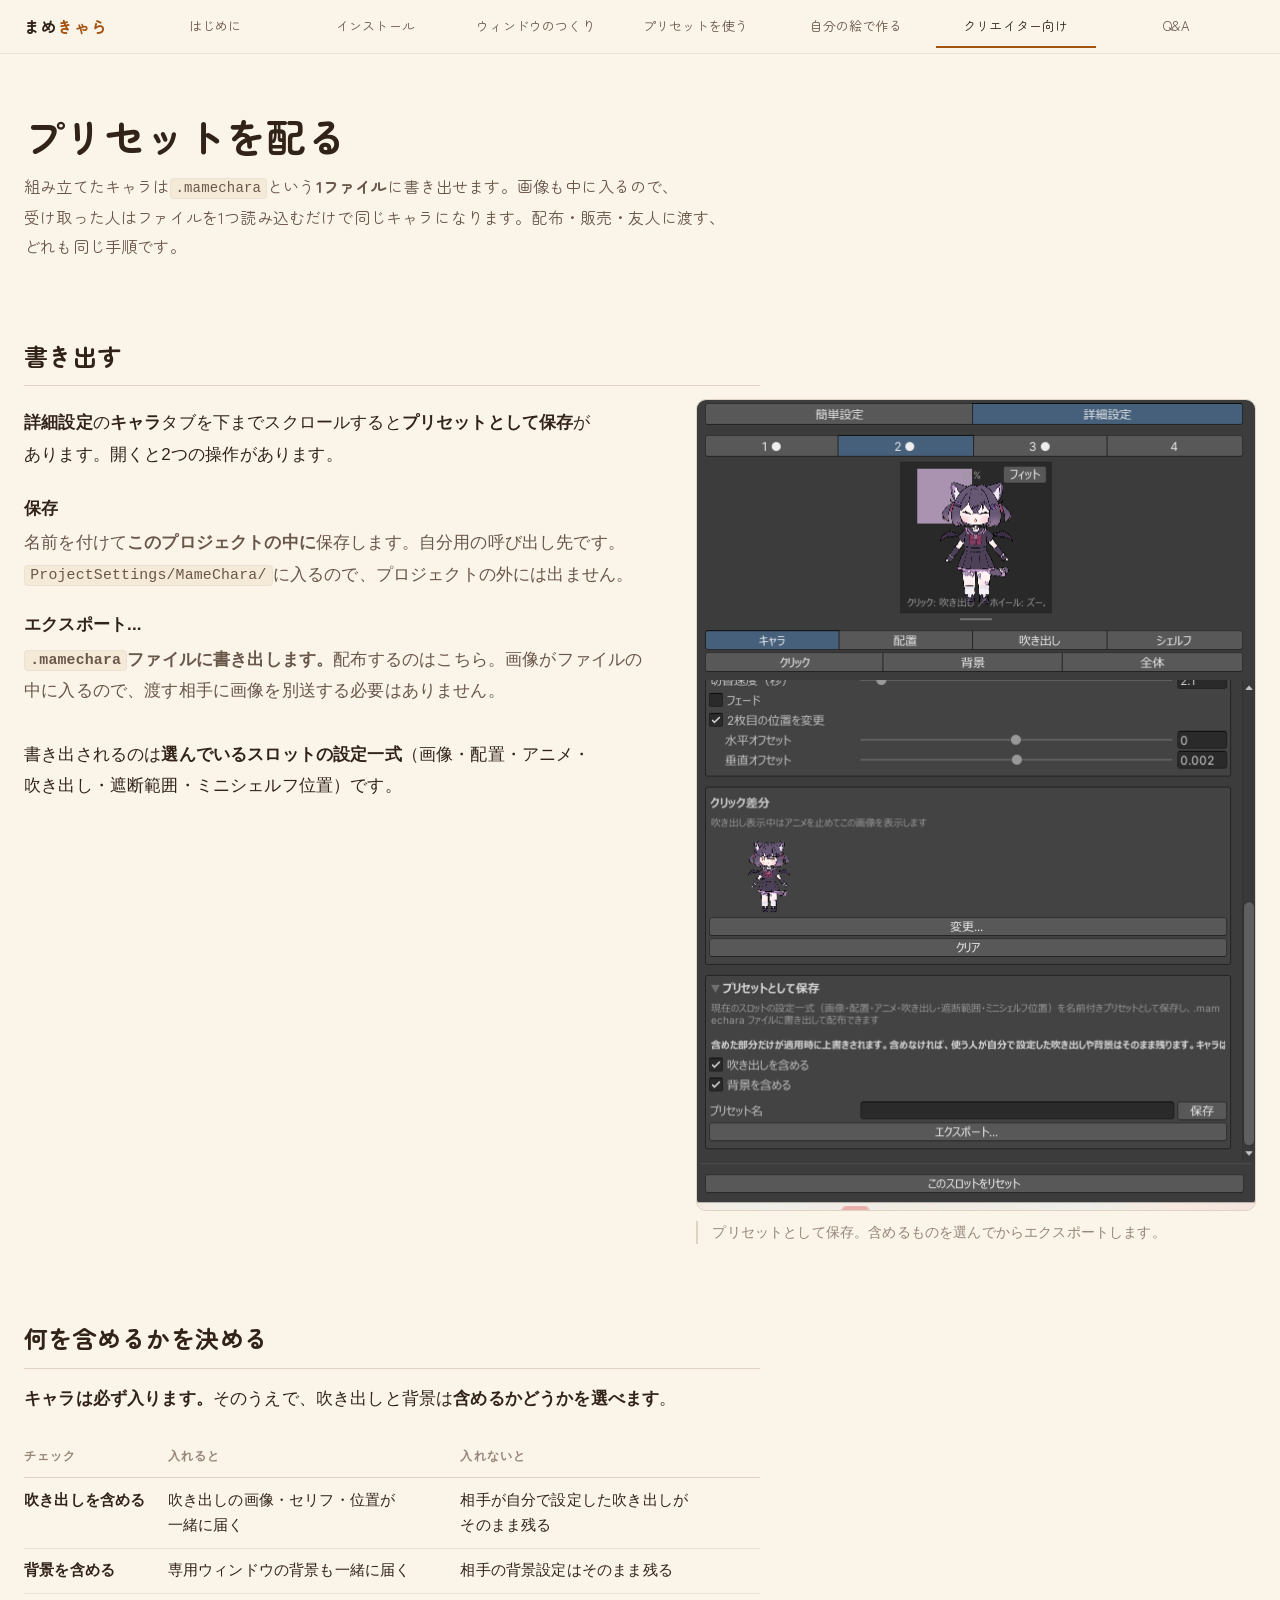
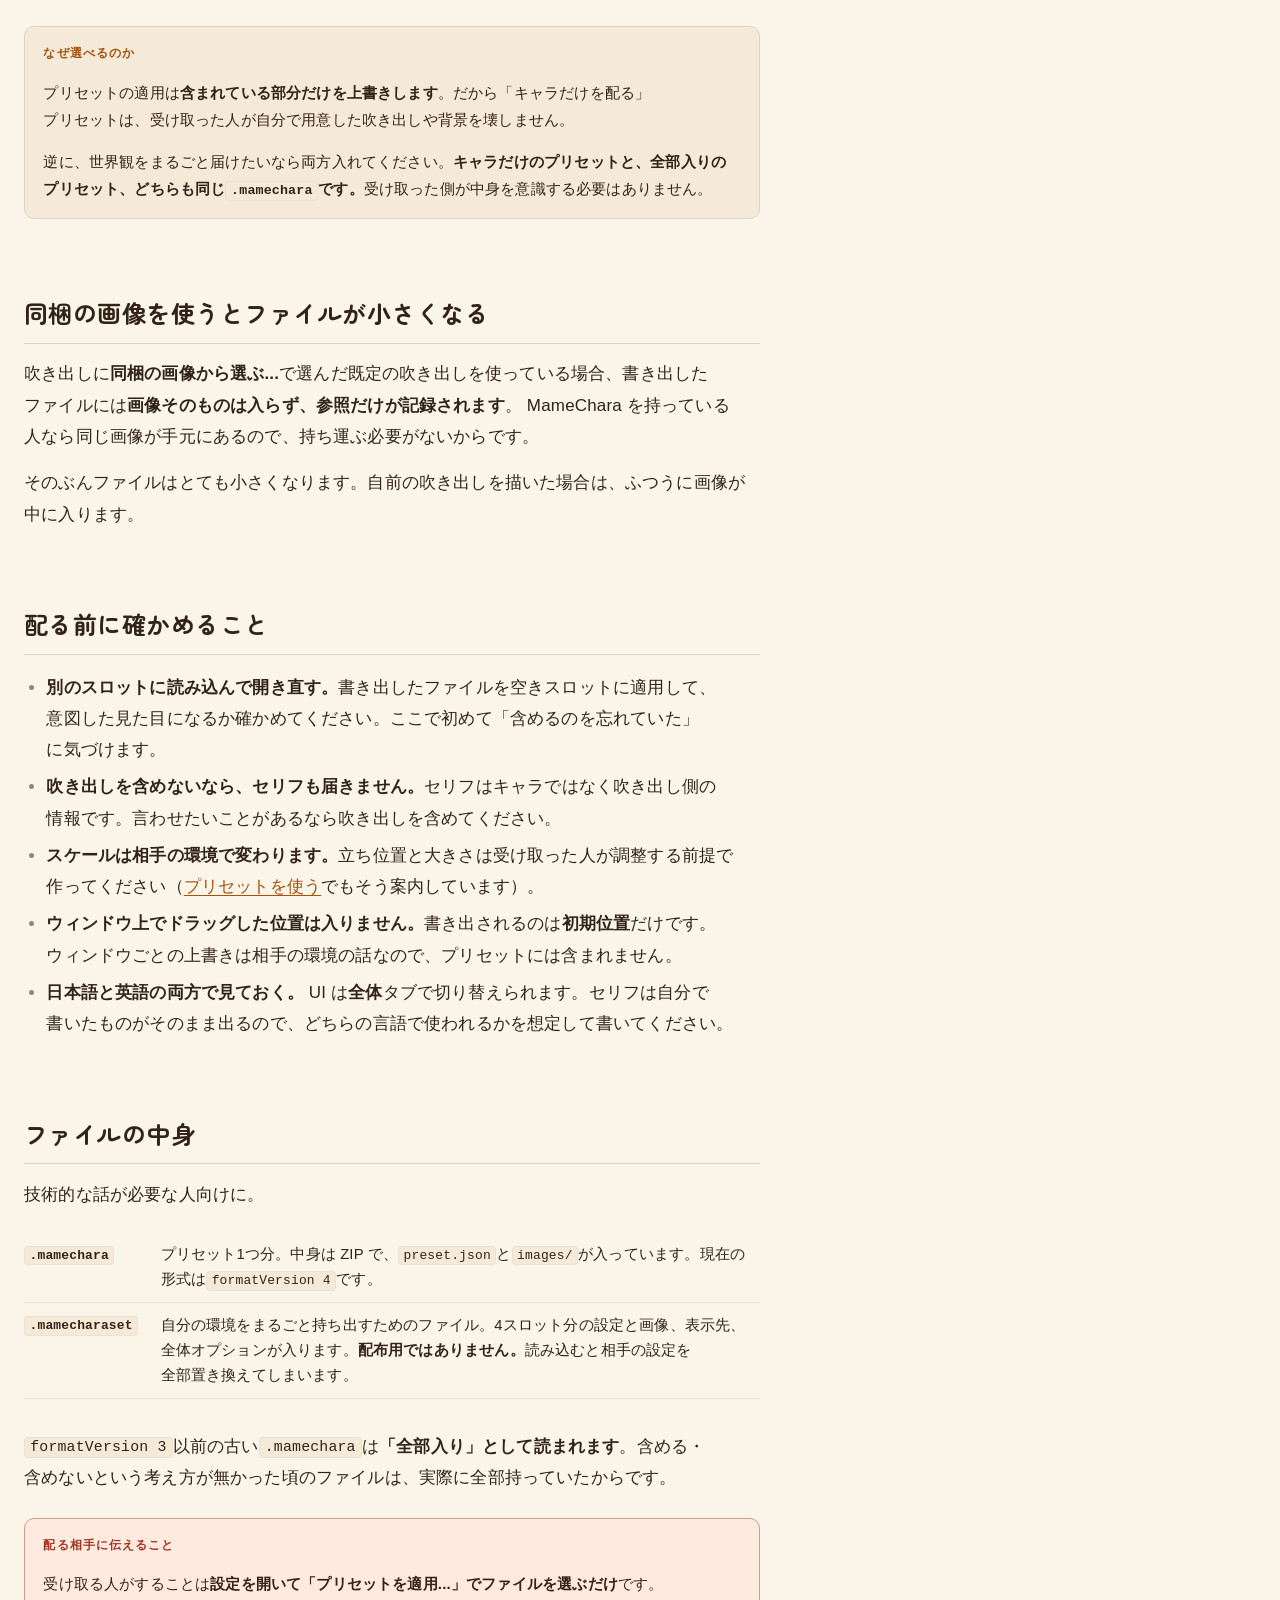
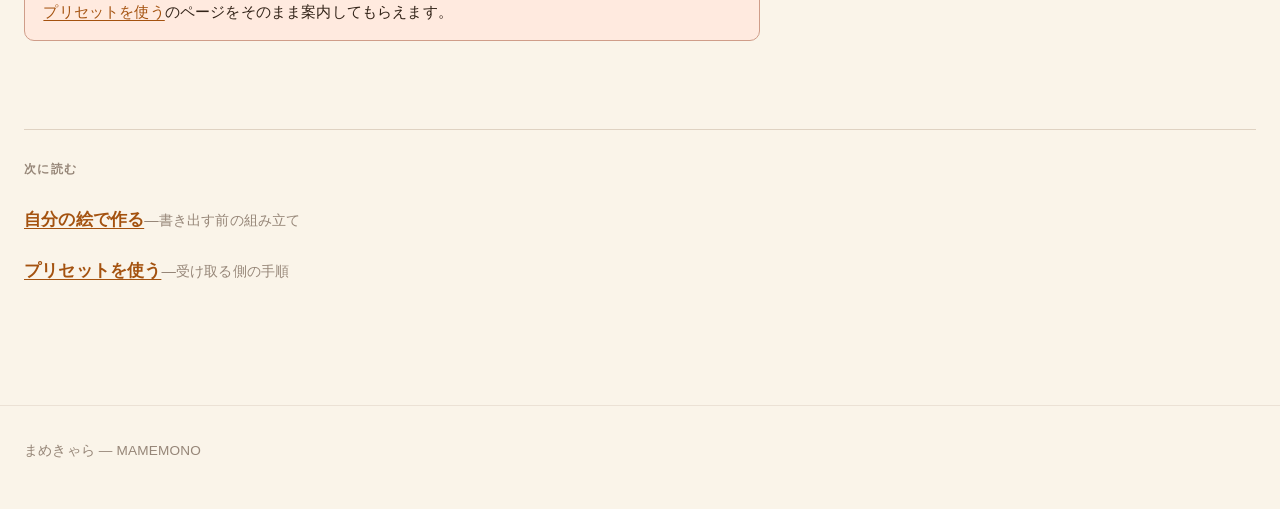
==== commit e715962c: "docs: 折り返しを塞いでいたダッシュを句点や括弧に置き換える —— は前後が切れ目にならず1つの長い塊になるため、 「含まれていない部分は上/書きされません」のように語の途中で折り返されていた。 " ====
--- a/distribute.html
+++ b/distribute.html
@@ -46,7 +46,7 @@
       </dd>
     </dl>
     <p>
-      書き出されるのは<strong>選んでいるスロットの設定一式</strong>——画像・配置・アニメ・吹き出し・遮断範囲・ミニシェルフ位置です。
+      書き出されるのは<strong>選んでいるスロットの設定一式</strong>（画像・配置・アニメ・吹き出し・遮断範囲・ミニシェルフ位置）です。
     </p>
   </div>
   <figure>
@@ -123,10 +123,10 @@
 
 <table class="full">
   <tr><td><code>.mamechara</code></td><td>
-    プリセット1つ分。中身は ZIP で、<code>preset.json</code>と<code>images/</code>が入っています。現在の形式は<code>formatVersion 4</code>。
+    プリセット1つ分。中身は ZIP で、<code>preset.json</code>と<code>images/</code>が入っています。現在の形式は<code>formatVersion 4</code>です。
   </td></tr>
   <tr><td><code>.mamecharaset</code></td><td>
-    自分の環境をまるごと持ち出すためのファイル。4スロット分の設定と画像、表示先、全体オプションが入ります。<strong>配布用ではありません</strong>——読み込むと相手の設定を全部置き換えてしまいます。
+    自分の環境をまるごと持ち出すためのファイル。4スロット分の設定と画像、表示先、全体オプションが入ります。<strong>配布用ではありません。</strong>読み込むと相手の設定を全部置き換えてしまいます。
   </td></tr>
 </table>
 
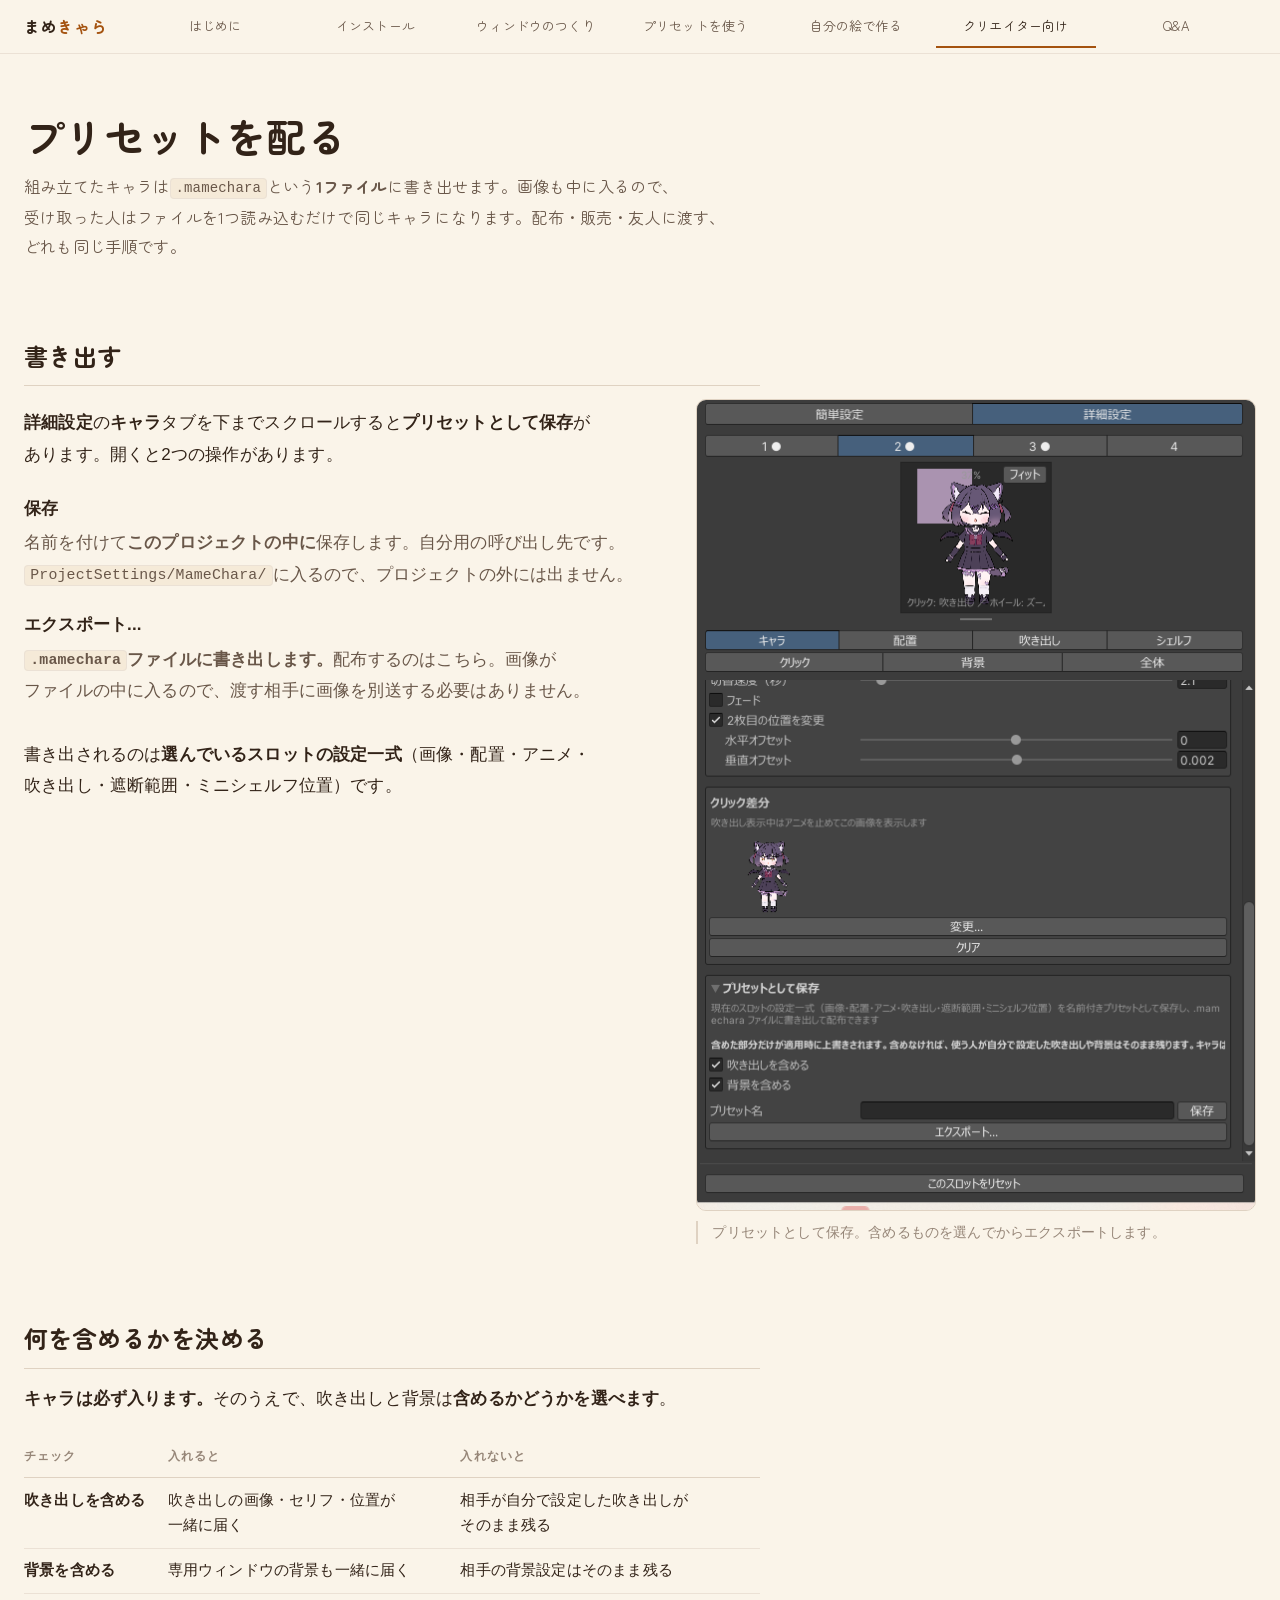
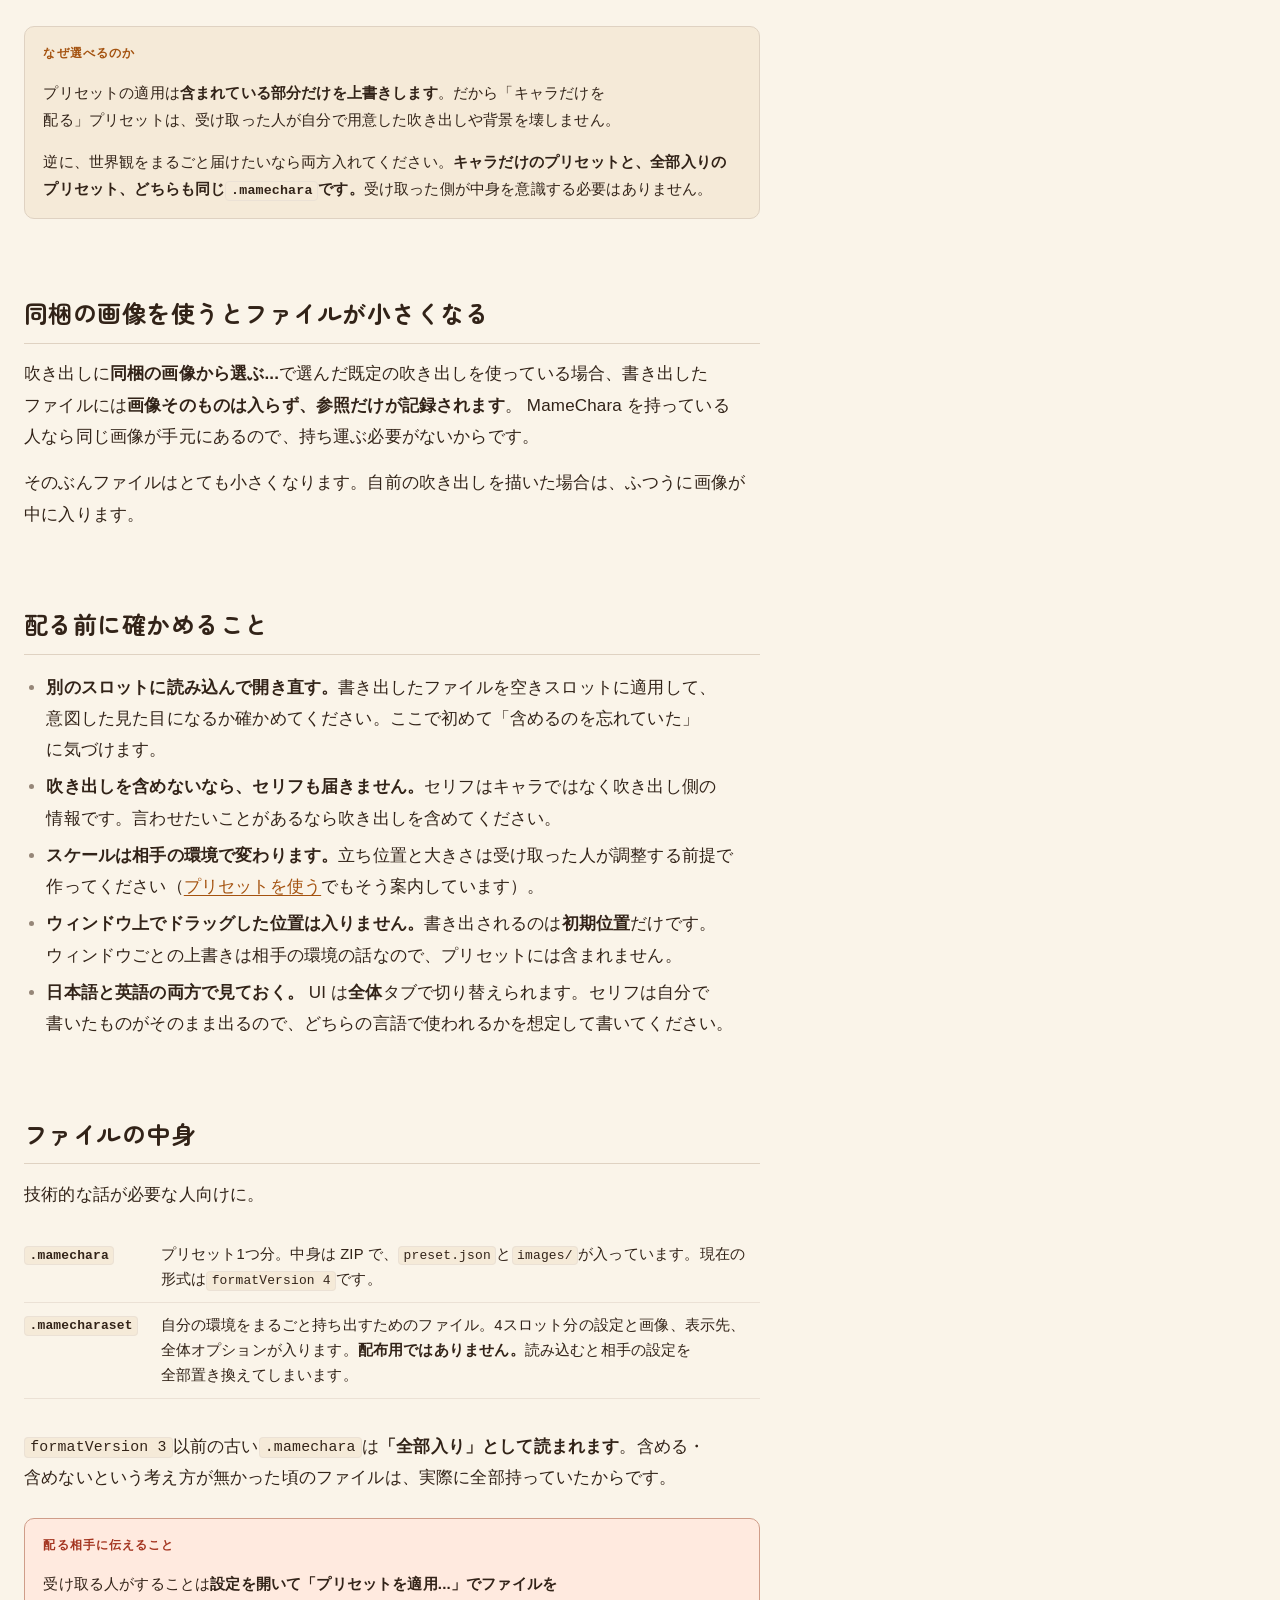
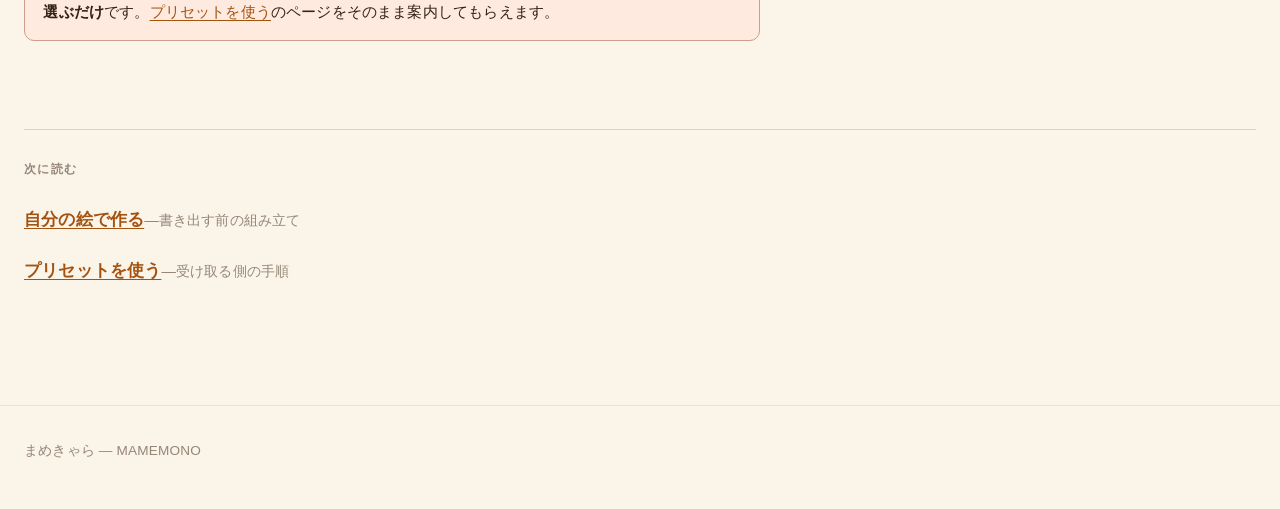
==== commit 413c6964: "docs: タブに出るタイトルを揃え、詰まっていたダッシュを直す install と window のタイトルだけ「インストール—まめきゃら」と ダッシュの前後が詰まっていた（最初の空白掃除の判定が緩" ====
--- a/distribute.html
+++ b/distribute.html
@@ -3,7 +3,7 @@
 <head>
 <meta charset="utf-8">
 <meta name="viewport" content="width=device-width, initial-scale=1">
-<title>プリセットを配る — MameChara</title>
+<title>プリセットを配る — まめきゃら</title>
 <meta name="description" content="組み立てたキャラを .mamechara ファイルに書き出して配布する手順。何を含めるか、含めないとどうなるか。">
 <link rel="icon" href="data:image/svg+xml,%3Csvg xmlns='http://www.w3.org/2000/svg' viewBox='0 0 32 32'%3E%3Crect width='32' height='32' rx='7' fill='%238c5a2f'/%3E%3Cellipse cx='16' cy='13.5' rx='10' ry='7' fill='%23fff'/%3E%3Cpath d='M11.5 19l0.5 6 5.5-4.5z' fill='%23fff'/%3E%3C/svg%3E">
 <link rel="preconnect" href="https://fonts.googleapis.com">
--- a/assets/style.css
+++ b/assets/style.css
@@ -294,6 +294,13 @@
 @media (max-width: 68rem) {
   .split { grid-template-columns: minmax(0, 1fr); gap: 0.5rem; }
   .split > figure { max-width: var(--shot); }
+}
+
+/* 短いブロックは balance の方が文節で揃う。
+   pretty だと行を詰めきろうとして「部分は上/書きされません」のように
+   語の途中で切れることがある（実測して確かめた） */
+.note p, .callout p, figcaption, .path p, .faq summary, .next .why, dl.terms dd {
+  text-wrap: balance;
 }
 
 /* ── 注記 ── */
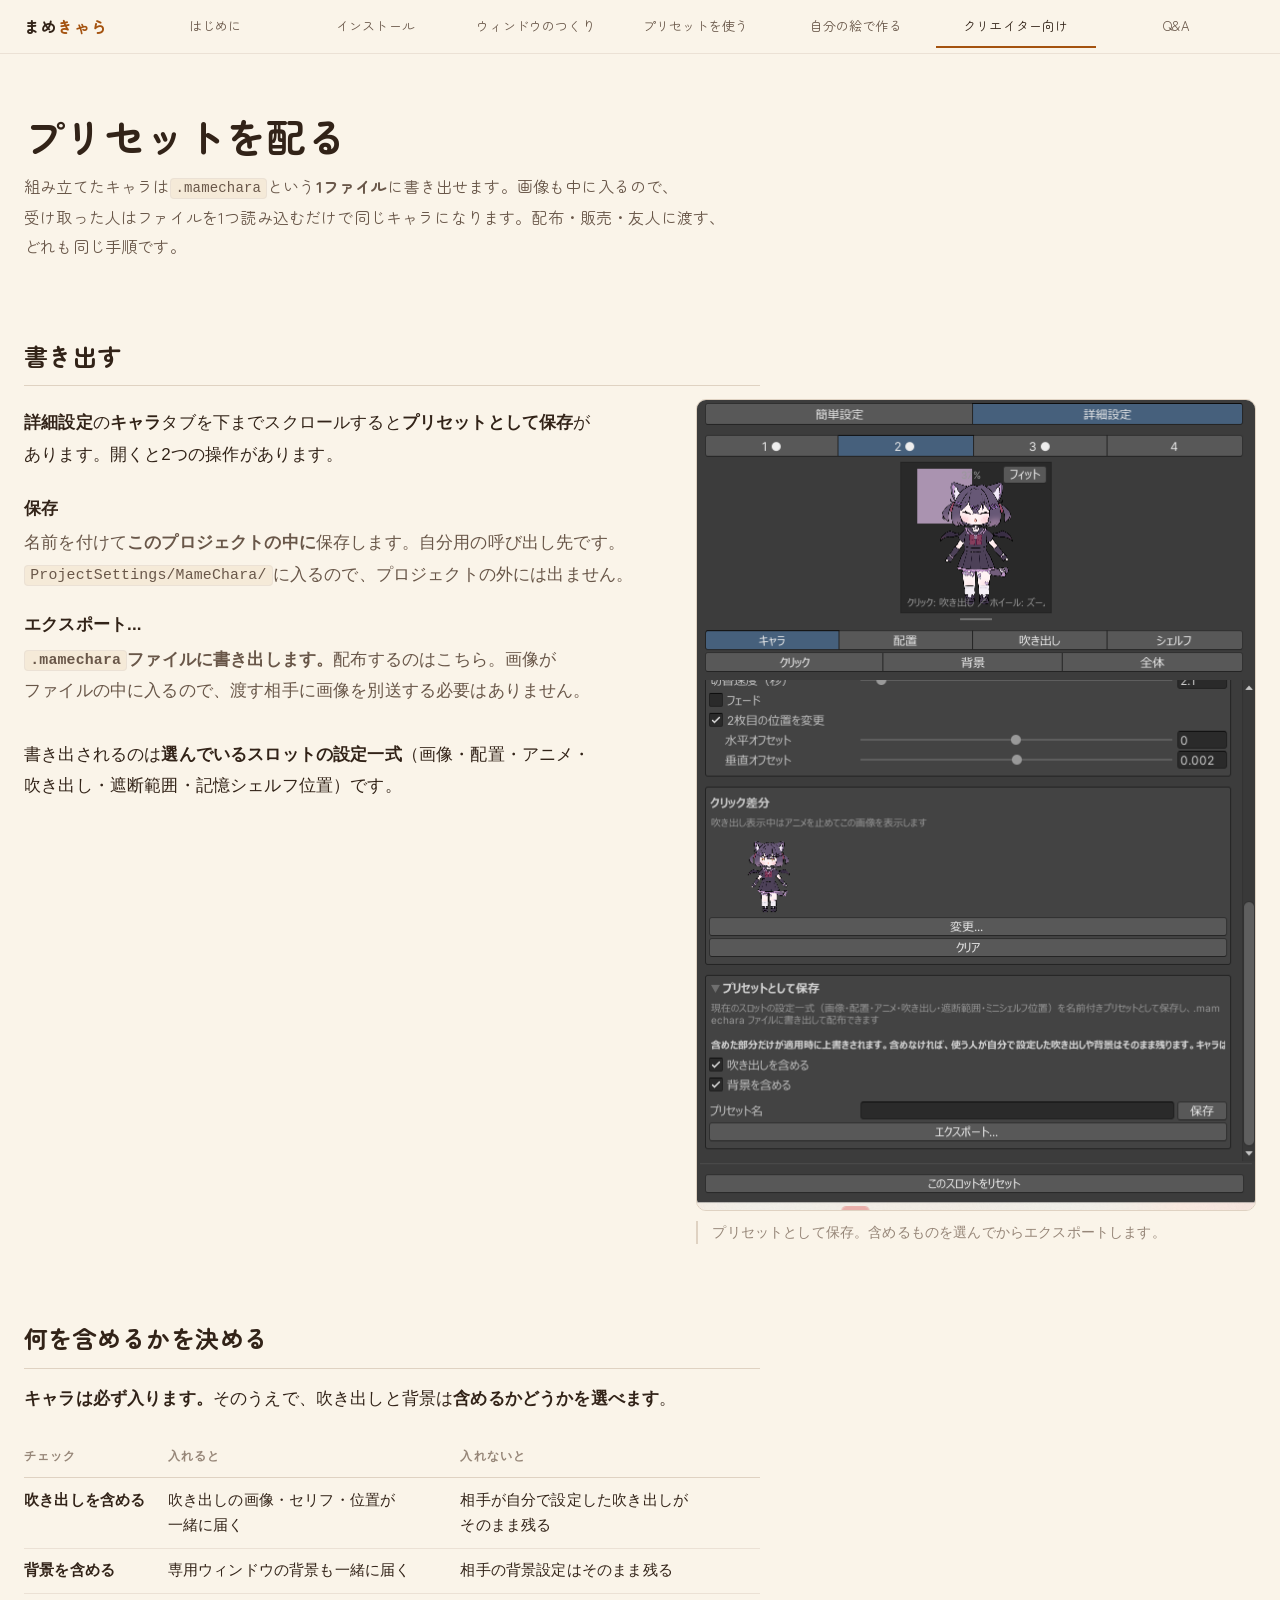
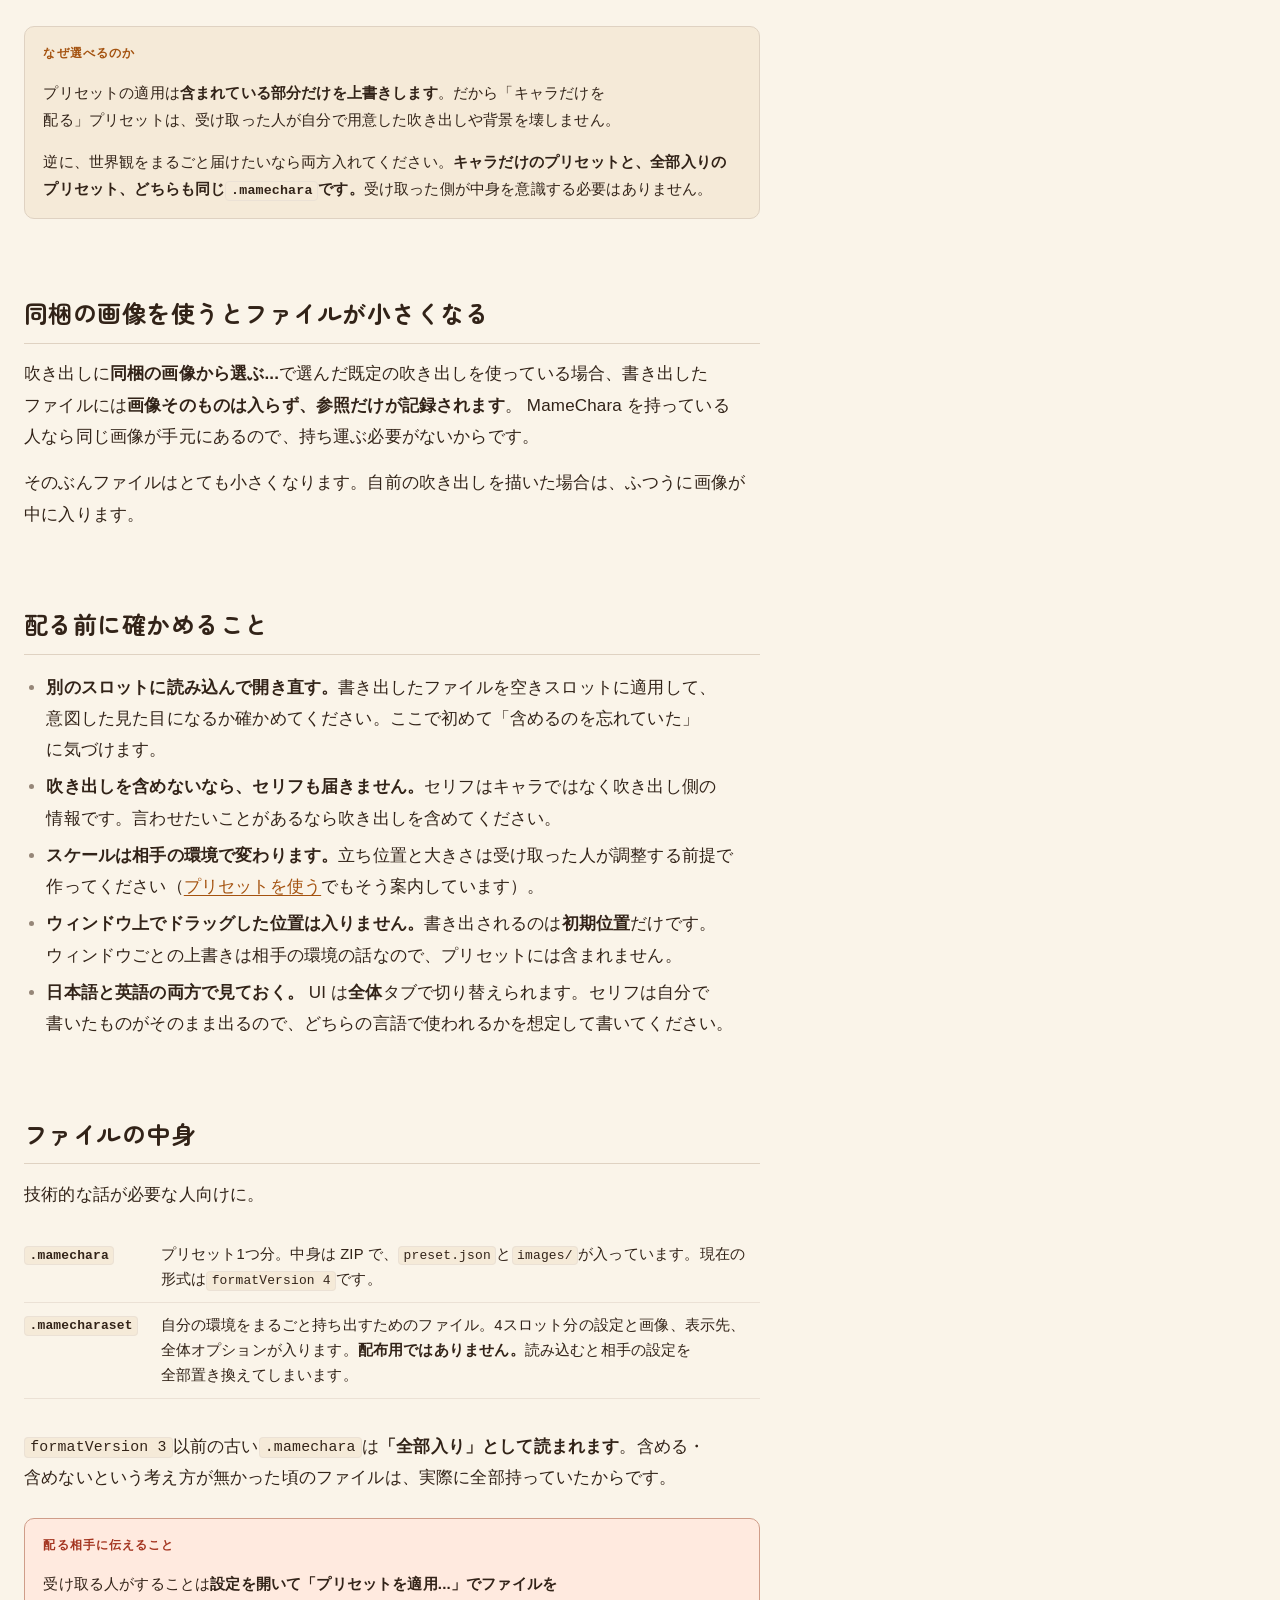
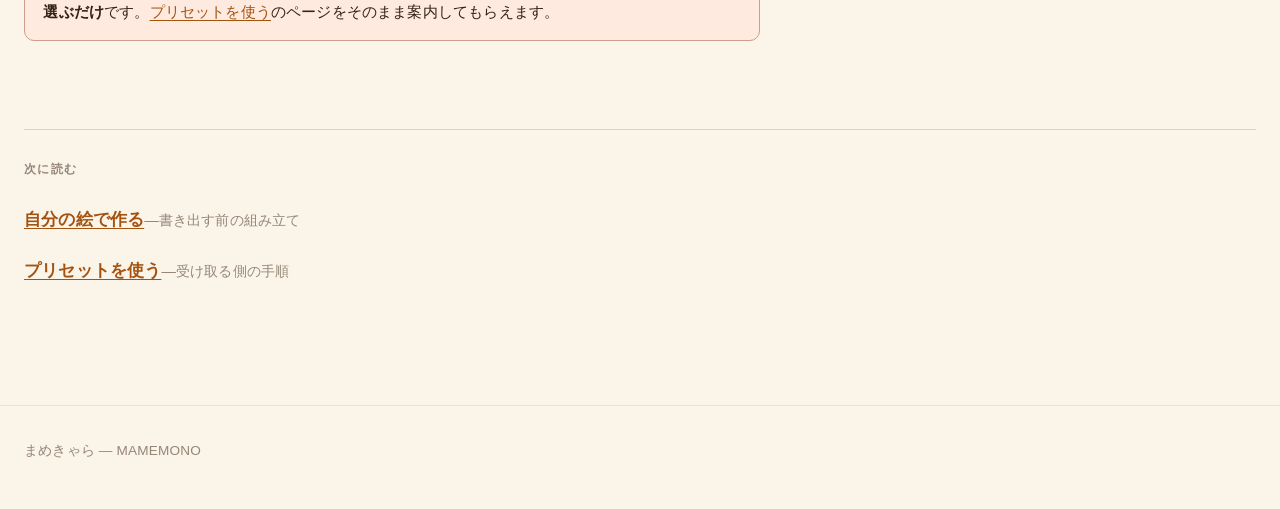
==== commit 6c3355cd: "docs: 記憶シェルフに改名、番号と見出しの高さを揃える - ミニシェルフ → 記憶シェルフ（14箇所） - 図がある項目は見出しが .split > .prose の中に入るため、   h3 の上" ====
--- a/distribute.html
+++ b/distribute.html
@@ -46,7 +46,7 @@
       </dd>
     </dl>
     <p>
-      書き出されるのは<strong>選んでいるスロットの設定一式</strong>（画像・配置・アニメ・吹き出し・遮断範囲・ミニシェルフ位置）です。
+      書き出されるのは<strong>選んでいるスロットの設定一式</strong>（画像・配置・アニメ・吹き出し・遮断範囲・記憶シェルフ位置）です。
     </p>
   </div>
   <figure>
--- a/assets/style.css
+++ b/assets/style.css
@@ -442,7 +442,11 @@
   line-height: 1;
 }
 
-.steps > li > h3:first-child { margin-top: 0.1rem; }
+/* 番号の丸と見出しの高さを合わせる。図がある項目は見出しが
+   .split > .prose の中に入るので、そちらにも同じ指定が必要 */
+.steps > li > h3:first-child,
+.steps > li > .split > .prose > h3:first-child,
+.steps > li > .split > .prose > h2:first-child { margin-top: 0.1rem; }
 
 /* 手順の中では見出しを番号の高さに合わせる。中央寄せにすると番号だけが
    ぽつんと上に残って、どの見出しの番号なのか分からなくなる */
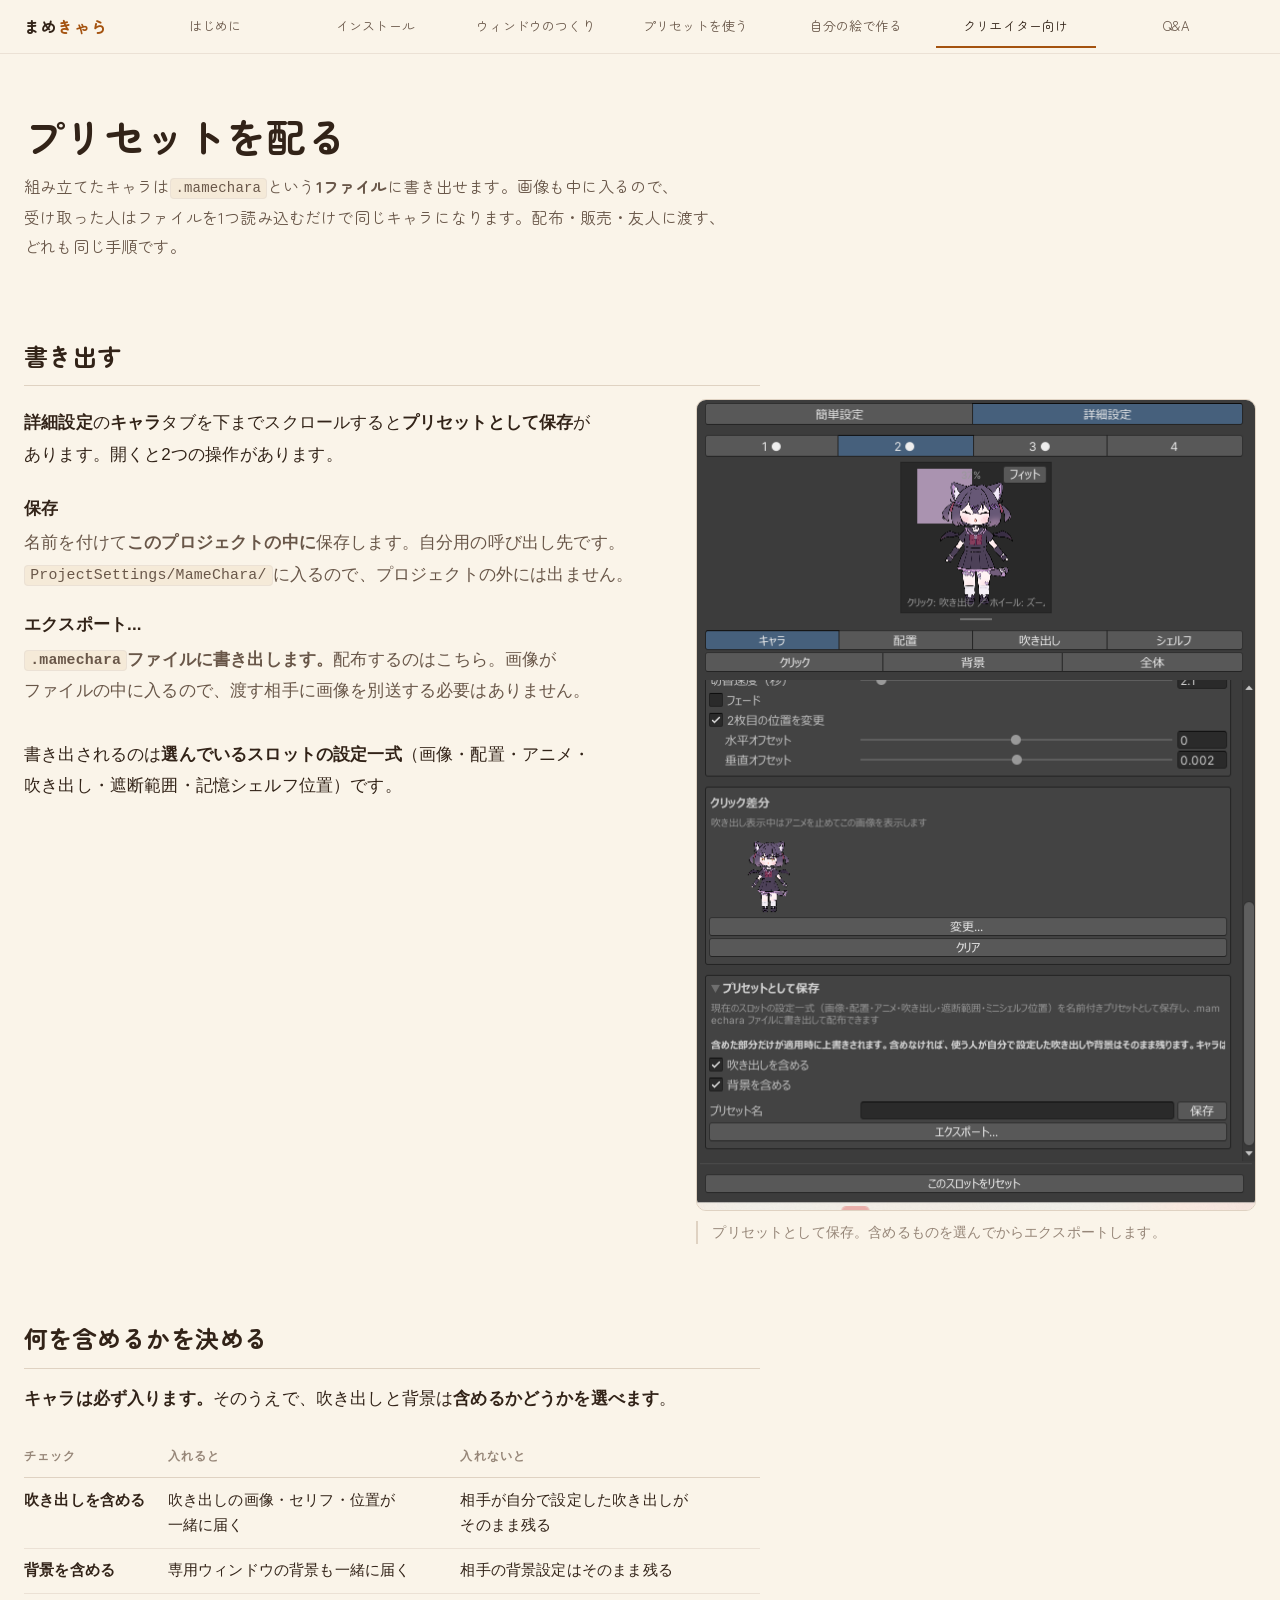
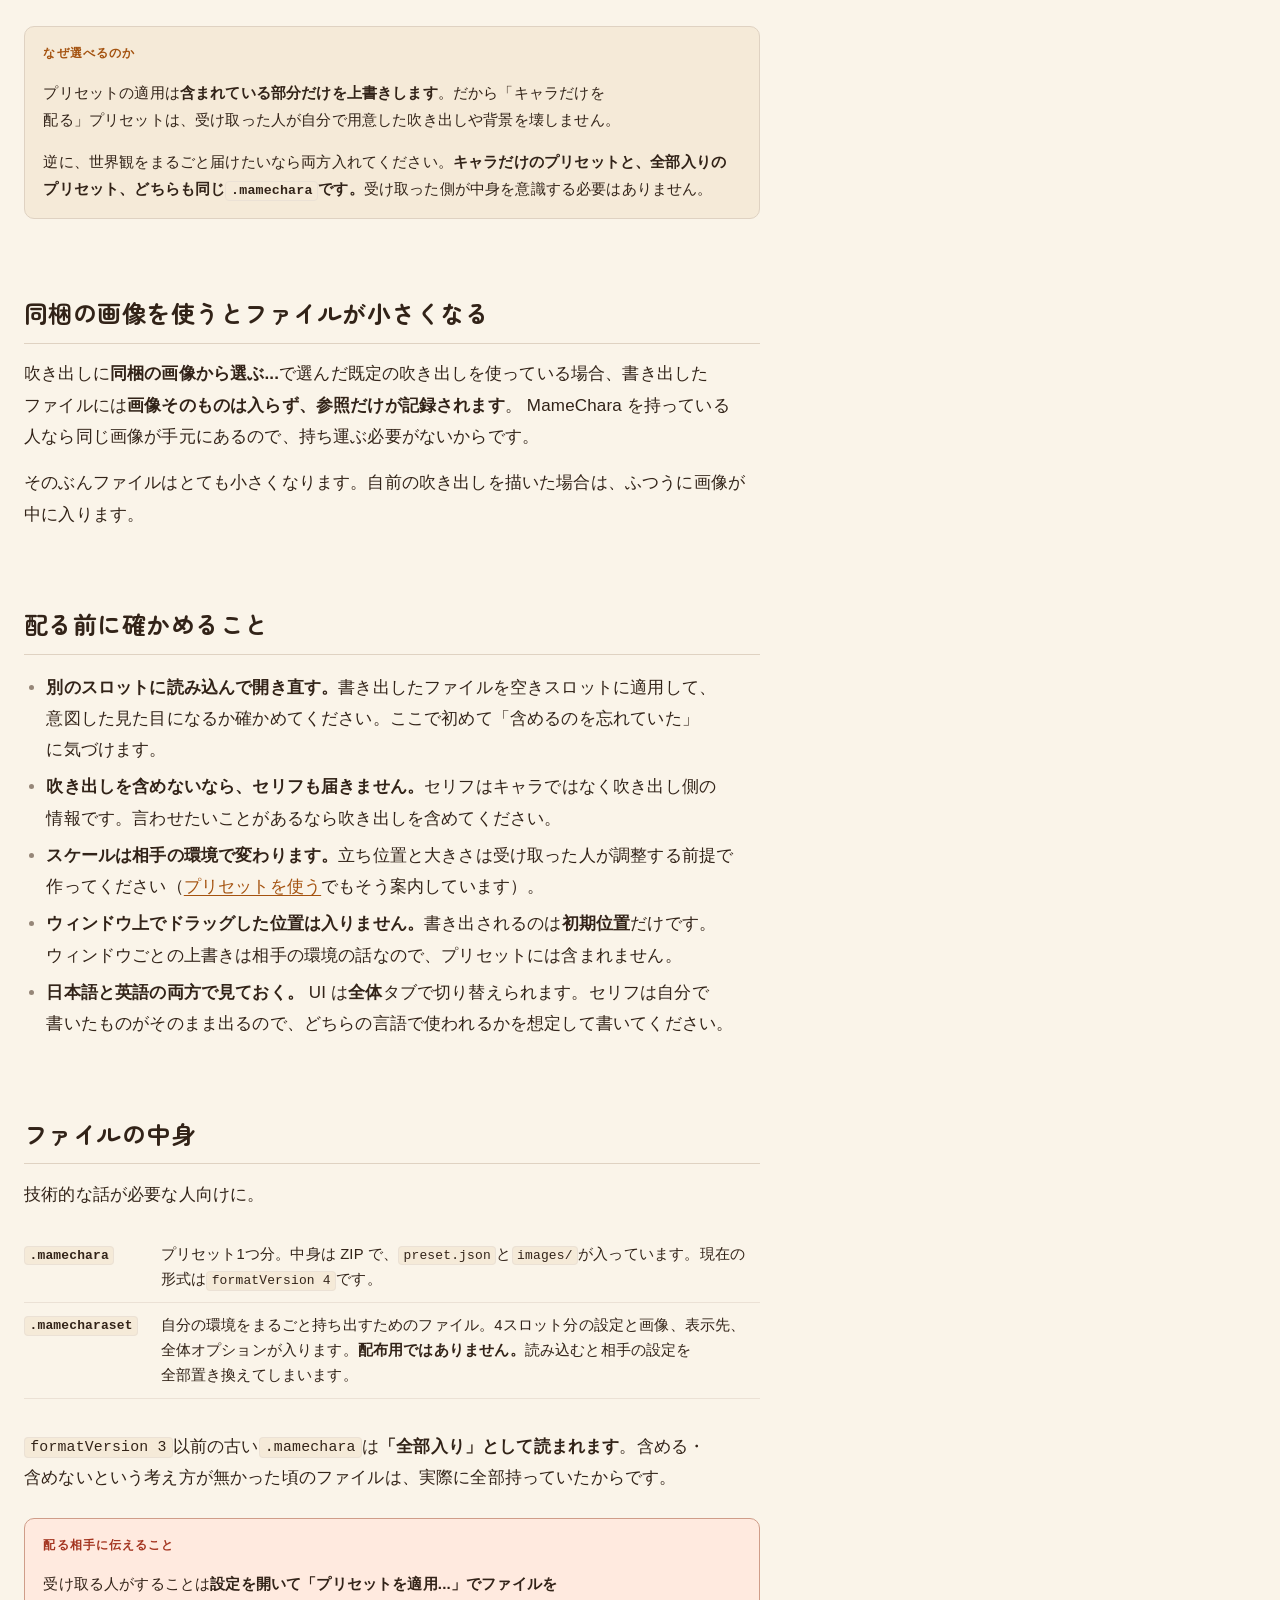
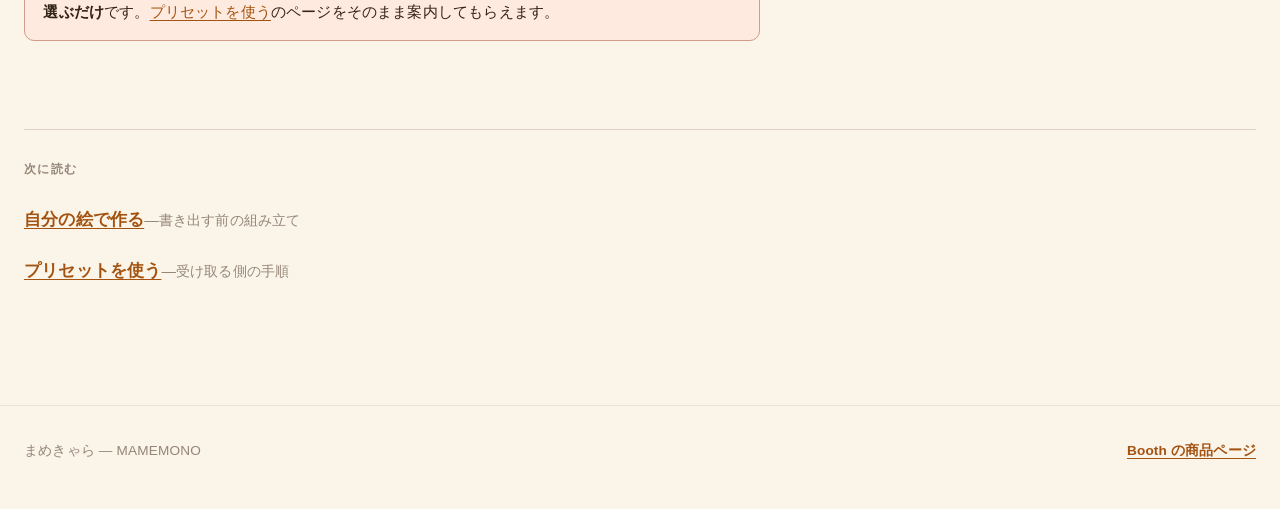
==== commit 1f95f948: "docs: Booth の商品ページへのリンクを置く - 全ページのフッター（どのページからでも辿れる） - はじめに: 入口カードのあとに1行 - インストール: 本体とプリセットの入手先として明示" ====
--- a/distribute.html
+++ b/distribute.html
@@ -151,7 +151,10 @@
 
 </main>
 
-<footer><div class="inner">まめきゃら — MAMEMONO</div></footer>
+<footer><div class="inner">
+  <span>まめきゃら — MAMEMONO</span>
+  <a href="https://mamemono.booth.pm/items/8702523" target="_blank" rel="noopener">Booth の商品ページ</a>
+</div></footer>
 
 </body>
 </html>
--- a/assets/style.css
+++ b/assets/style.css
@@ -487,7 +487,17 @@
   font-size: 0.85rem;
 }
 
-footer .inner { max-width: 84rem; margin: 0 auto; }
+footer .inner {
+  max-width: 84rem;
+  margin: 0 auto;
+  display: flex;
+  gap: 0.6rem 1.5rem;
+  flex-wrap: wrap;
+  align-items: baseline;
+  justify-content: space-between;
+}
+
+footer a { font-weight: 600; }
 
 /* ── 目次（リファレンス用） ── */
 
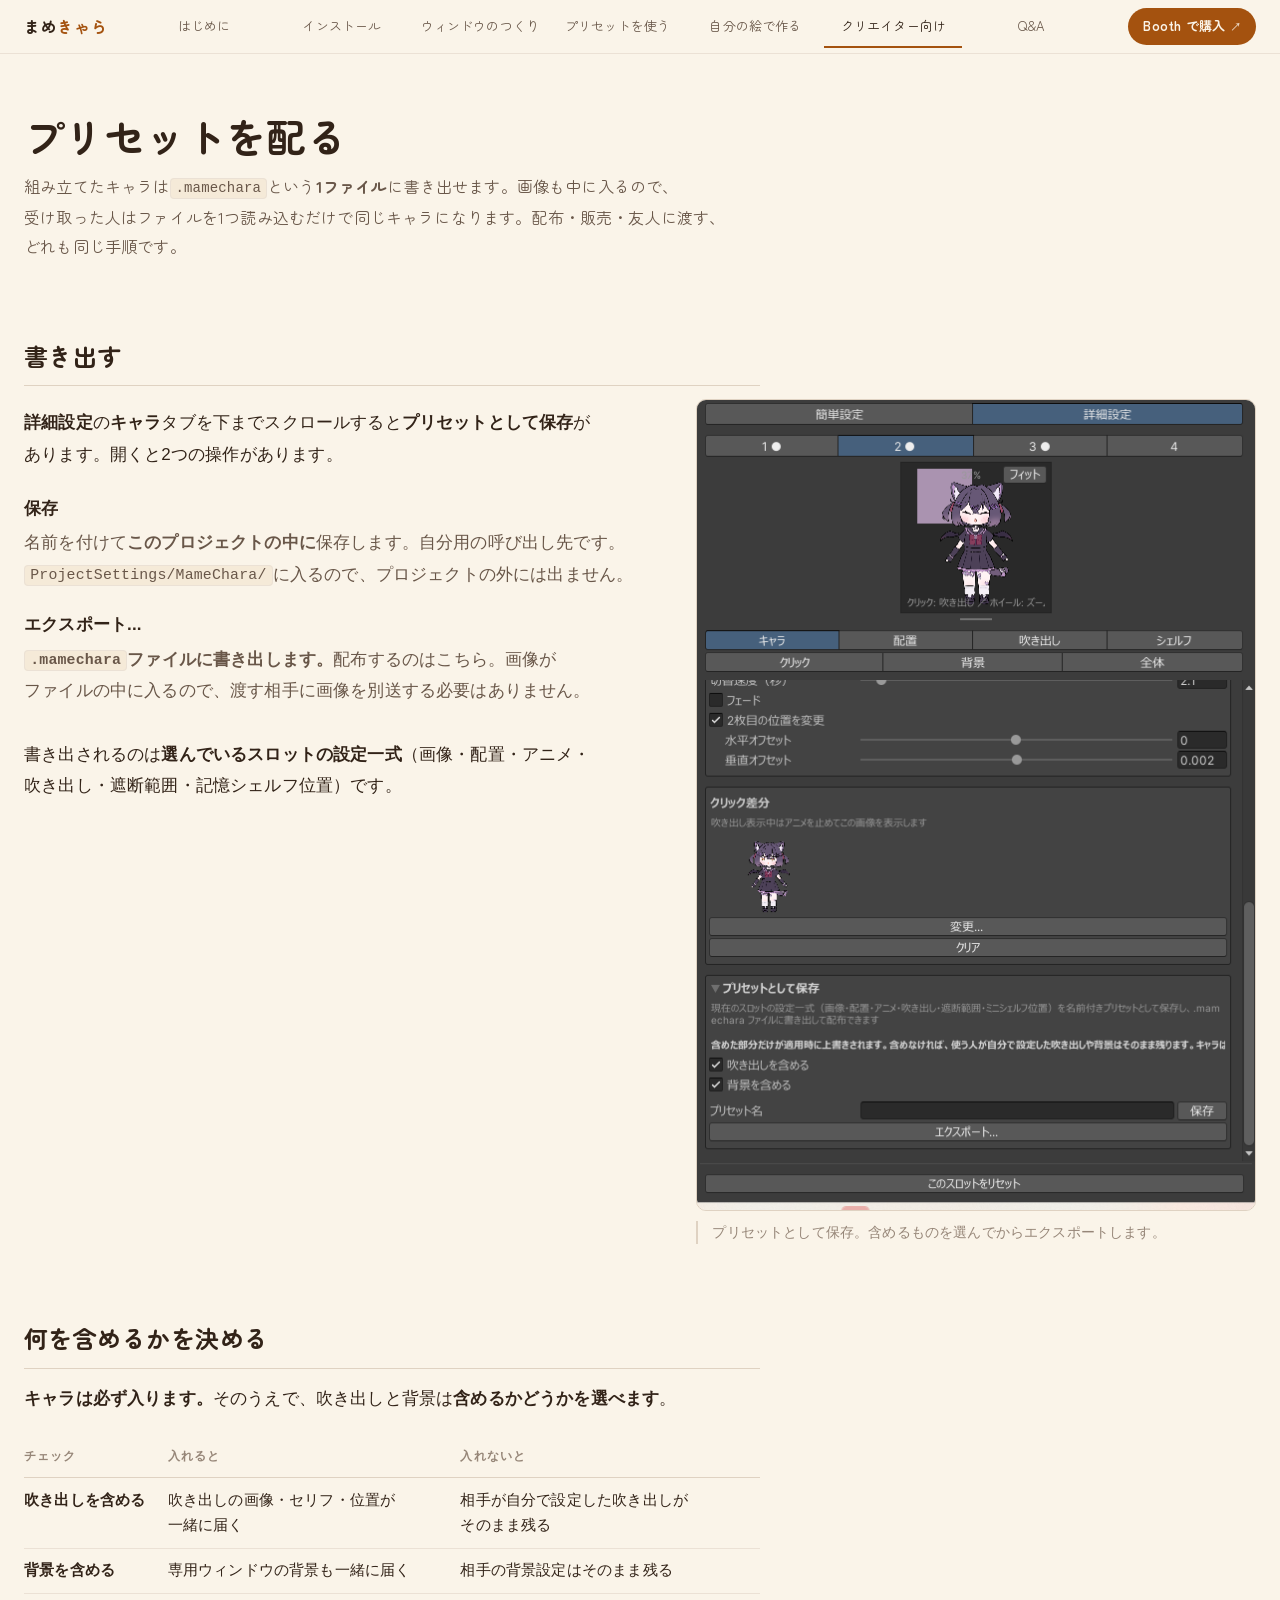
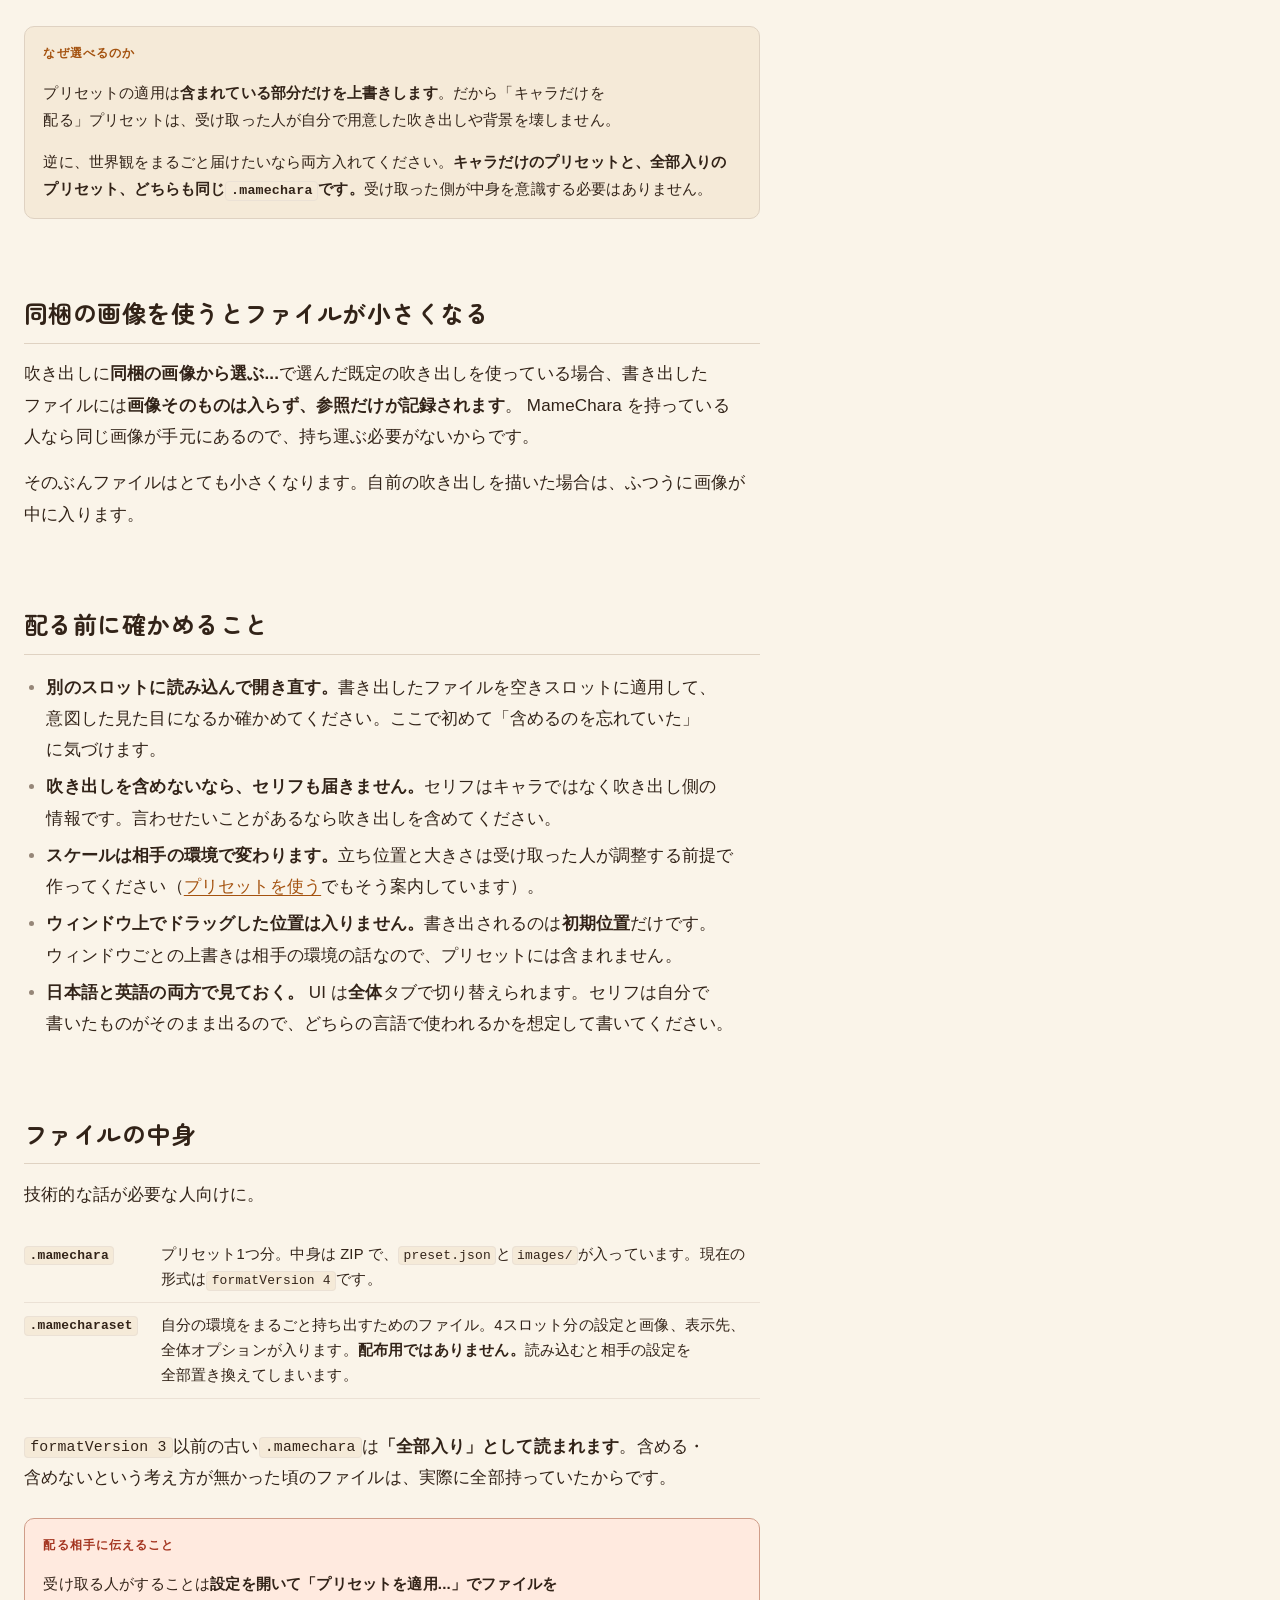
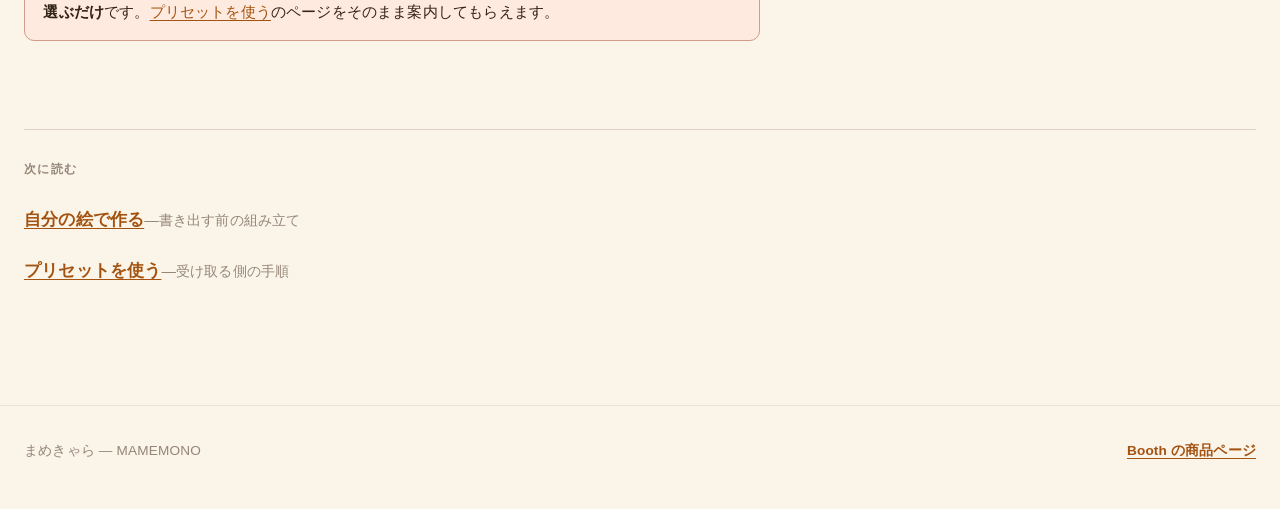
==== commit eb926e9b: "docs: Booth への導線を右上の購入ボタンにする 読むページの並びとは別物なので、ナビの下線ではなく塗りのボタンで区別した。 狭い画面では1段目にブランドと購入ボタン、2段目にナビが来るよう " ====
--- a/distribute.html
+++ b/distribute.html
@@ -19,6 +19,7 @@
     <nav>
       <a href="index.html">はじめに</a><a href="install.html">インストール</a><a href="window.html">ウィンドウのつくり</a><a href="use-preset.html">プリセットを使う</a><a href="own-images.html">自分の絵で作る</a><a href="distribute.html" aria-current="page">クリエイター向け</a> <a href="qa.html">Q&amp;A</a>
     </nav>
+    <a class="buy" href="https://mamemono.booth.pm/items/8702523" target="_blank" rel="noopener">Booth で購入<span class="arrow" aria-hidden="true">↗</span></a>
   </div>
 </div>
 
--- a/assets/style.css
+++ b/assets/style.css
@@ -131,10 +131,42 @@
 .topbar nav a:hover { color: var(--ink); border-bottom-color: var(--line); }
 .topbar nav a[aria-current="page"] { color: var(--ink); border-bottom-color: var(--accent); }
 
+/* 右上の購入ボタン。読むページの並びとは別物なので、
+   ナビの下線ではなく塗りで区別する */
+.buy {
+  flex: none;
+  font-family: var(--display);
+  font-size: 0.8125rem;
+  font-weight: 700;
+  letter-spacing: 0.02em;
+  text-decoration: none;
+  color: var(--paper);
+  background: var(--accent);
+  border-radius: 999px;
+  padding: 0.4rem 0.95rem 0.42rem;
+  white-space: nowrap;
+  display: inline-flex;
+  align-items: baseline;
+  gap: 0.3em;
+  transition: background 160ms ease, transform 160ms ease, box-shadow 160ms ease;
+}
+
+.buy:hover {
+  color: var(--paper);
+  background: var(--accent-2);
+  transform: translateY(-1px);
+  box-shadow: 0 3px 12px -4px color-mix(in oklab, var(--accent) 60%, transparent);
+}
+
+.buy .arrow { font-size: 0.85em; opacity: 0.8; }
+
 @media (max-width: 48rem) {
-  .topbar-inner { flex-wrap: wrap; gap: 0.4rem 1.5rem; padding-bottom: 0.2rem; }
-  .brand { padding: 0.35rem 0; }
+  .topbar-inner { flex-wrap: wrap; gap: 0.4rem 1rem; padding-bottom: 0.2rem; }
+  .brand { padding: 0.35rem 0; order: 0; }
+  /* 折り返すときは1段目にブランドと購入ボタン、2段目にナビ */
+  .buy { order: 1; margin-left: auto; }
   .topbar nav {
+    order: 2;
     flex-basis: 100%;
     grid-auto-flow: row;
     grid-template-columns: repeat(4, 1fr);
